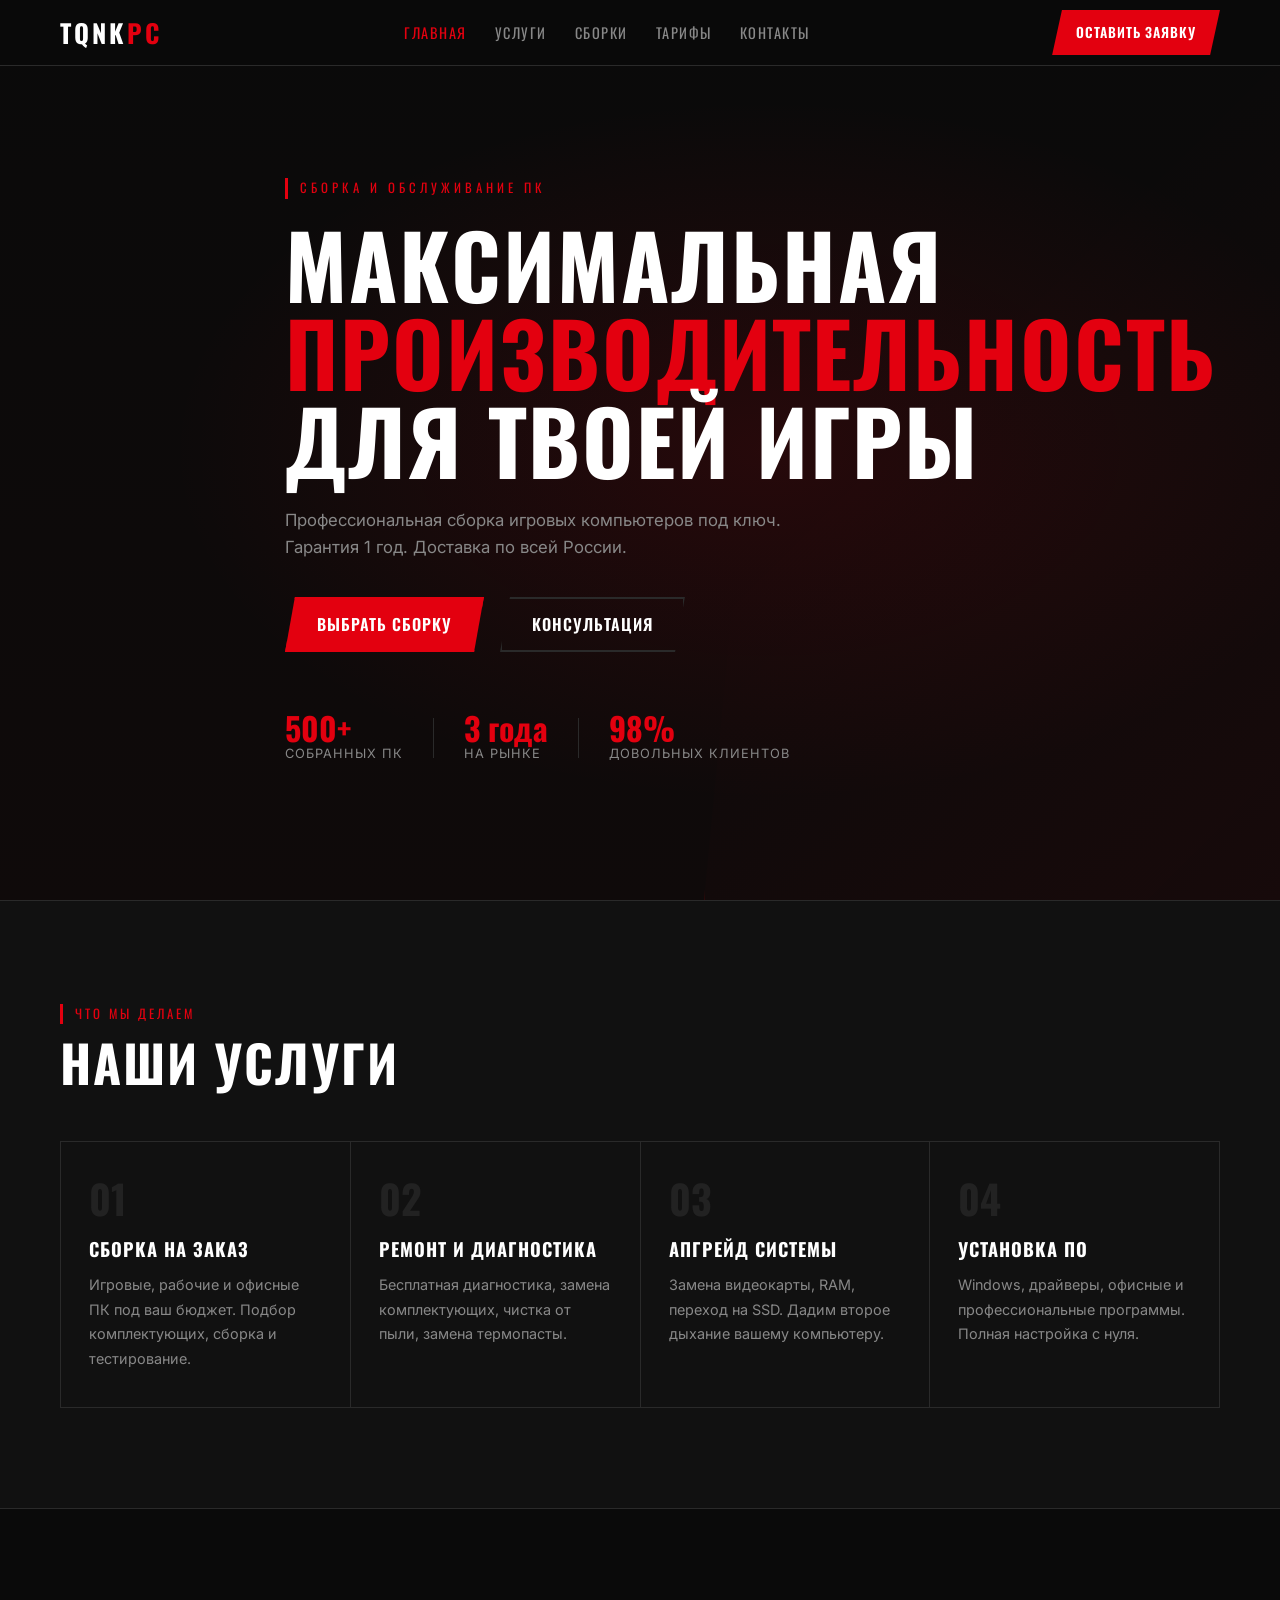
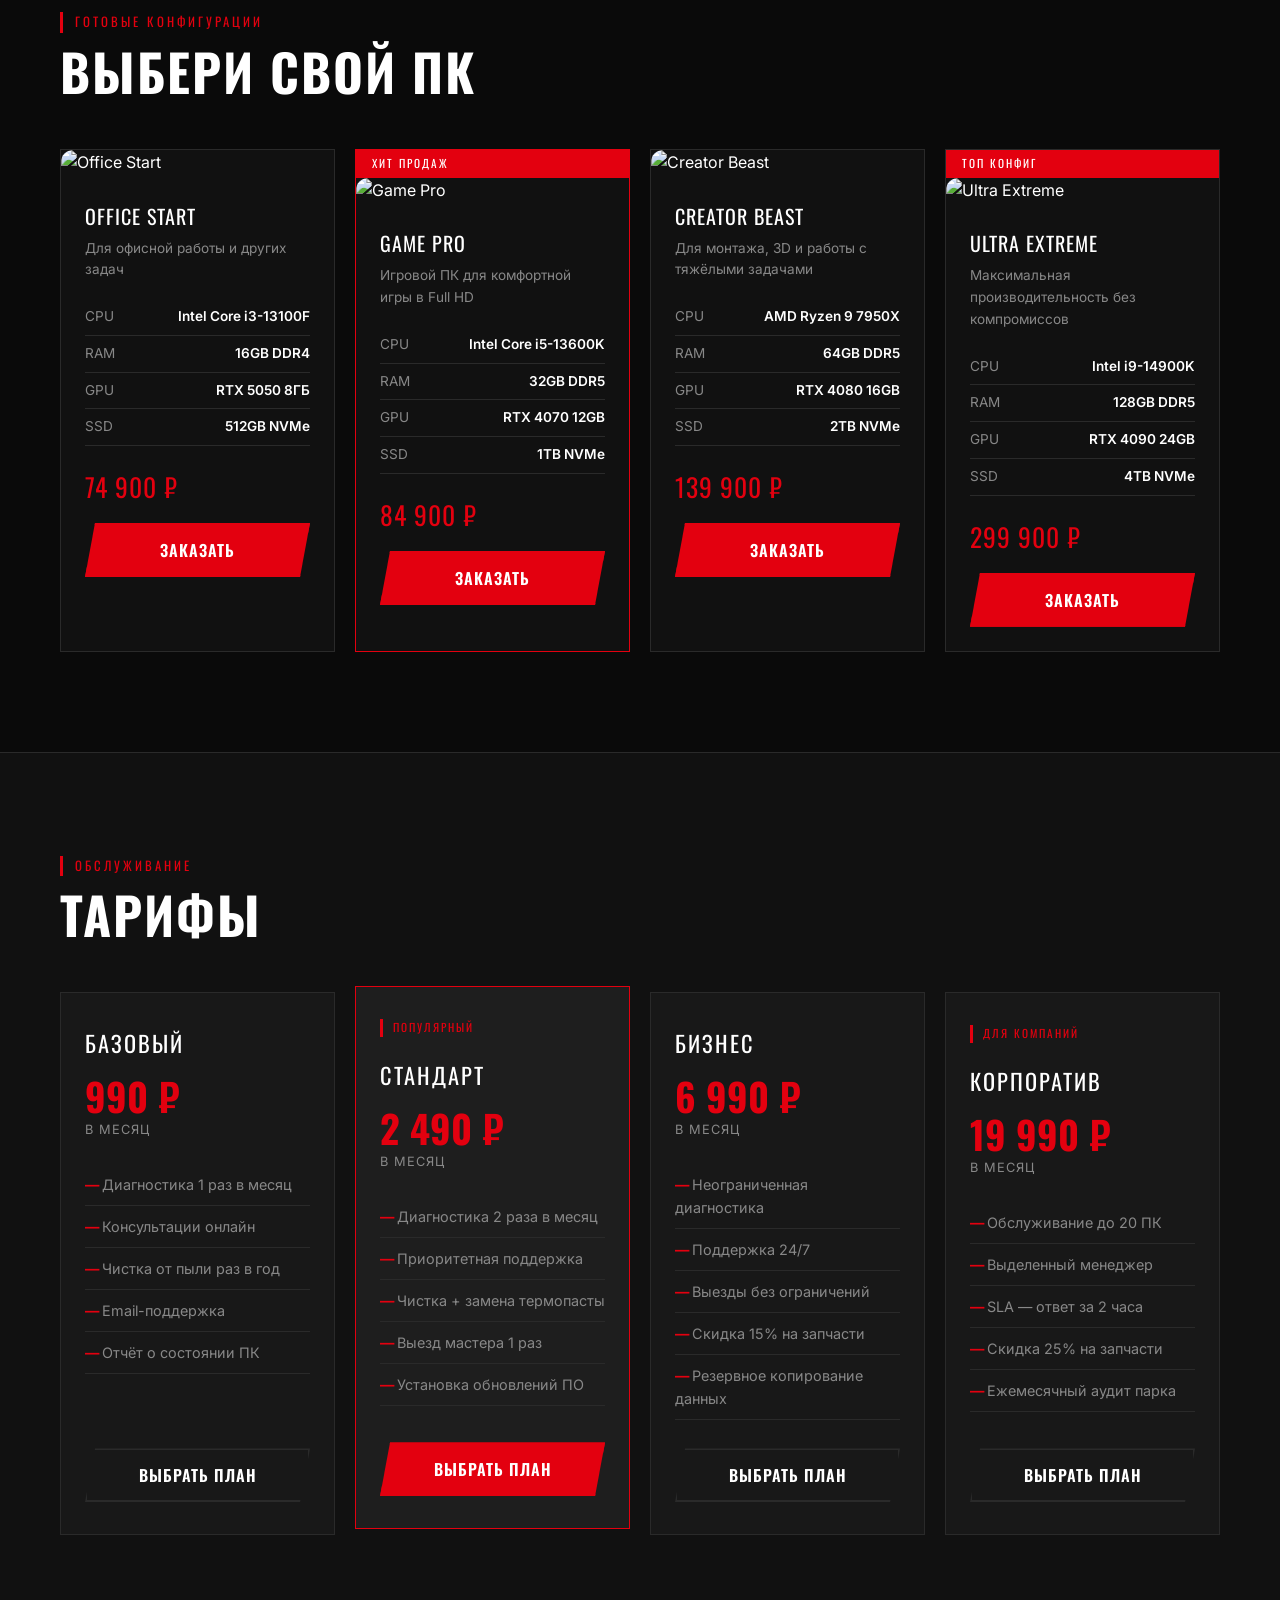
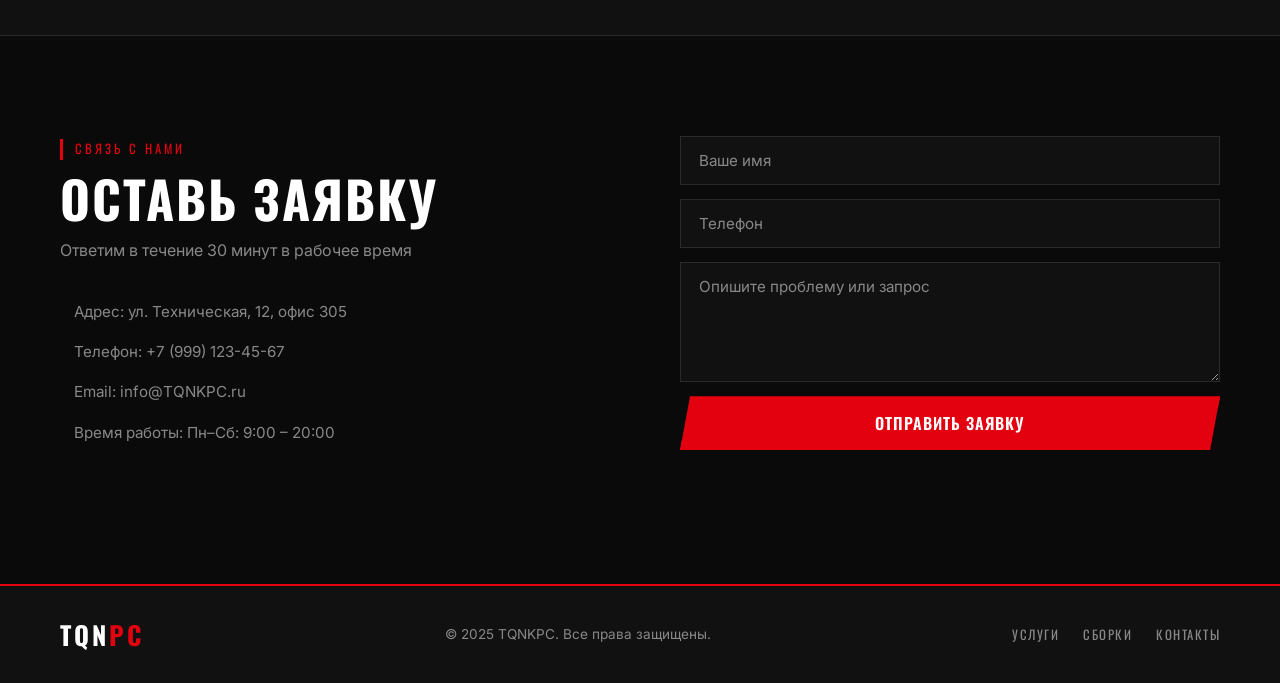
==== index.html @ 356d9750 "Add files via upload" ====
<!DOCTYPE html>
<html lang="ru">
<head>
  <meta charset="UTF-8" />
  <meta name="viewport" content="width=device-width, initial-scale=1.0" />
  <title>TQNKPC — Игровые ПК</title>
  <link rel="preconnect" href="https://fonts.googleapis.com" />
  <link href="https://fonts.googleapis.com/css2?family=Oswald:wght@400;600;700&family=Inter:wght@400;500;600&display=swap" rel="stylesheet" />
  <link rel="stylesheet" href="style.css" />
</head>
<body>

  <!-- ШАПКА -->
  <header class="header" id="header">
    <div class="container header__inner">
      <a href="#" class="logo">TQNK<span>PC</span></a>
      <nav class="nav" id="nav">
        <a href="#home" class="nav__link">Главная</a>
        <a href="#services" class="nav__link">Услуги</a>
        <a href="#catalog" class="nav__link">Сборки</a>
        <a href="#pricing" class="nav__link">Тарифы</a>
        <a href="#contact" class="nav__link">Контакты</a>
      </nav>
      <a href="#contact" class="btn btn--primary header__cta">Оставить заявку</a>
      <button class="burger" id="burger" aria-label="Меню">
        <span></span><span></span><span></span>
      </button>
    </div>
  </header>

  <!-- ГЛАВНЫЙ ЭКРАН -->
  <section class="hero" id="home">
    <div class="hero__bg"></div>
    <div class="container hero__inner">
      <div class="hero__tag">Сборка и обслуживание ПК</div>
      <h1 class="hero__title">МАКСИМАЛЬНАЯ<br/><span>ПРОИЗВОДИТЕЛЬНОСТЬ</span><br/>ДЛЯ ТВОЕЙ ИГРЫ</h1>
      <p class="hero__desc">Профессиональная сборка игровых компьютеров под ключ.<br/>Гарантия 1 год. Доставка по всей России.</p>
      <div class="hero__btns">
        <a href="#catalog" class="btn btn--primary">Выбрать сборку</a>
        <a href="#contact" class="btn btn--ghost">Консультация</a>
      </div>
      <div class="hero__stats">
        <div class="hero__stat">
          <span class="hero__stat-num">500+</span>
          <span class="hero__stat-label">собранных ПК</span>
        </div>
        <div class="hero__stat-div"></div>
        <div class="hero__stat">
          <span class="hero__stat-num">3 года</span>
          <span class="hero__stat-label">на рынке</span>
        </div>
        <div class="hero__stat-div"></div>
        <div class="hero__stat">
          <span class="hero__stat-num">98%</span>
          <span class="hero__stat-label">довольных клиентов</span>
        </div>
      </div>
    </div>
  </section>

  <!-- ИНФО-БЛОКИ ОБ УСЛУГАХ -->
  <section class="services" id="services">
    <div class="container">
      <div class="section__head">
        <div class="section__tag">Что мы делаем</div>
        <h2 class="section__title">НАШИ УСЛУГИ</h2>
      </div>
      <div class="services__grid">
        <div class="service-card">
          <div class="service-card__num">01</div>
          <h3>Сборка на заказ</h3>
          <p>Игровые, рабочие и офисные ПК под ваш бюджет. Подбор комплектующих, сборка и тестирование.</p>
        </div>
        <div class="service-card">
          <div class="service-card__num">02</div>
          <h3>Ремонт и диагностика</h3>
          <p>Бесплатная диагностика, замена комплектующих, чистка от пыли, замена термопасты.</p>
        </div>
        <div class="service-card">
          <div class="service-card__num">03</div>
          <h3>Апгрейд системы</h3>
          <p>Замена видеокарты, RAM, переход на SSD. Дадим второе дыхание вашему компьютеру.</p>
        </div>
        <div class="service-card">
          <div class="service-card__num">04</div>
          <h3>Установка ПО</h3>
          <p>Windows, драйверы, офисные и профессиональные программы. Полная настройка с нуля.</p>
        </div>
      </div>
    </div>
  </section>

  <!-- КАТАЛОГ СБОРОК -->
  <section class="catalog" id="catalog">
    <div class="container">
      <div class="section__head">
        <div class="section__tag">Готовые конфигурации</div>
        <h2 class="section__title">ВЫБЕРИ СВОЙ ПК</h2>
      </div>
      <div class="catalog__grid" id="catalogGrid">
        <!-- Карточки генерируются через JS -->
      </div>
    </div>
  </section>

  <!-- ТАРИФЫ -->
  <section class="pricing" id="pricing">
    <div class="container">
      <div class="section__head">
        <div class="section__tag">Обслуживание</div>
        <h2 class="section__title">ТАРИФЫ</h2>
      </div>
      <div class="pricing__grid" id="pricingGrid">
        <!-- Тарифы генерируются через JS -->
      </div>
    </div>
  </section>

  <!-- КОНТАКТЫ -->
  <section class="contact" id="contact">
    <div class="container contact__inner">
      <div class="contact__info">
        <div class="section__tag">Связь с нами</div>
        <h2 class="section__title">ОСТАВЬ ЗАЯВКУ</h2>
        <p class="contact__desc">Ответим в течение 30 минут в рабочее время</p>
        <div class="contact__details">
          <div class="contact__item"><span class="contact__ico"></span><span>Адрес: ул. Техническая, 12, офис 305</span></div>
          <div class="contact__item"><span class="contact__ico"></span><span>Телефон: +7 (999) 123-45-67</span></div>
          <div class="contact__item"><span class="contact__ico"></span><span>Email: info@TQNKPC.ru</span></div>
          <div class="contact__item"><span class="contact__ico"></span><span>Время работы: Пн–Сб: 9:00 – 20:00</span></div>
        </div>
      </div>
      <div class="contact__form-wrap">
        <div class="form" id="contactForm">
          <input class="form__input" type="text" id="name" placeholder="Ваше имя" />
          <input class="form__input" type="tel" id="phone" placeholder="Телефон" />
          <textarea class="form__input form__textarea" id="message" placeholder="Опишите проблему или запрос"></textarea>
          <button class="btn btn--primary" id="submitBtn" type="button">Отправить заявку</button>
          <div class="form__msg" id="formMsg"></div>
        </div>
      </div>
    </div>
  </section>

  <!-- ФУТЕР -->
  <footer class="footer">
    <div class="container footer__inner">
      <a href="#" class="logo">TQN<span>PC</span></a>
      <p>© 2025 TQNKPC. Все права защищены.</p>
      <nav class="footer__nav">
        <a href="#services">Услуги</a>
        <a href="#catalog">Сборки</a>
        <a href="#contact">Контакты</a>
      </nav>
    </div>
  </footer>

  <script src="script.js"></script>
</body>
</html>
---- style.css ----
/* ===== ПЕРЕМЕННЫЕ ===== */
:root {
  --bg:       #0a0a0a;
  --bg2:      #111111;
  --bg3:      #181818;
  --bg4:      #1e1e1e;
  --accent:   #e3000f;       /* Красный — как у HyperPC */
  --accent2:  #ff3c3c;
  --text:     #ffffff;
  --text-muted: #888;
  --border:   #2a2a2a;
  --font-head: 'Oswald', sans-serif;
  --font-body: 'Inter', sans-serif;
}

/* ===== СБРОС ===== */
*, *::before, *::after { box-sizing: border-box; margin: 0; padding: 0; }
html { scroll-behavior: smooth; }
body { font-family: var(--font-body); background: var(--bg); color: var(--text); line-height: 1.6; }
a { text-decoration: none; color: inherit; }

.container { max-width: 1200px; margin: 0 auto; padding: 0 20px; }

/* ===== КНОПКИ ===== */
.btn {
  display: inline-block;
  padding: 13px 30px;
  font-family: var(--font-head);
  font-size: 1rem;
  font-weight: 600;
  letter-spacing: 1px;
  text-transform: uppercase;
  cursor: pointer;
  border: 2px solid transparent;
  transition: all 0.2s ease;
  clip-path: polygon(10px 0%, 100% 0%, calc(100% - 10px) 100%, 0% 100%);
}

.btn--primary {
  background: var(--accent);
  color: #fff;
  border-color: var(--accent);
}
.btn--primary:hover { background: var(--accent2); border-color: var(--accent2); }

.btn--ghost {
  background: transparent;
  color: var(--text);
  border: 2px solid var(--border);
  clip-path: polygon(10px 0%, 100% 0%, calc(100% - 10px) 100%, 0% 100%);
}
.btn--ghost:hover { border-color: var(--accent); color: var(--accent); }

.btn--outline {
  background: transparent;
  color: var(--text);
  border: 2px solid var(--border);
  clip-path: polygon(10px 0%, 100% 0%, calc(100% - 10px) 100%, 0% 100%);
}
.btn--outline:hover { border-color: var(--accent); color: var(--accent); }

/* ===== СЕКЦИИ — ШАПКИ ===== */
.section__head { margin-bottom: 50px; }

.section__tag {
  display: inline-block;
  font-family: var(--font-head);
  font-size: 0.8rem;
  letter-spacing: 3px;
  text-transform: uppercase;
  color: var(--accent);
  border-left: 3px solid var(--accent);
  padding-left: 12px;
  margin-bottom: 10px;
}

.section__title {
  font-family: var(--font-head);
  font-size: clamp(2rem, 5vw, 3.2rem);
  font-weight: 700;
  letter-spacing: 2px;
  text-transform: uppercase;
  line-height: 1.1;
}

/* ===== ШАПКА ===== */
.header {
  position: fixed;
  top: 0; left: 0; right: 0;
  z-index: 100;
  background: rgba(10, 10, 10, 0.95);
  border-bottom: 1px solid var(--border);
  backdrop-filter: blur(8px);
}

.header__inner {
  display: flex;
  align-items: center;
  justify-content: space-between;
  height: 65px;
  gap: 20px;
}

.logo {
  font-family: var(--font-head);
  font-size: 1.6rem;
  font-weight: 700;
  letter-spacing: 3px;
  text-transform: uppercase;
  color: #fff;
}
.logo span { color: var(--accent); }

.nav { display: flex; gap: 28px; }

.nav__link {
  font-family: var(--font-head);
  font-size: 0.9rem;
  letter-spacing: 1.5px;
  text-transform: uppercase;
  color: var(--text-muted);
  transition: color 0.2s;
}
.nav__link:hover,
.nav__link.active { color: var(--accent); }

.header__cta { padding: 10px 22px; font-size: 0.85rem; }

.burger {
  display: none;
  flex-direction: column;
  gap: 5px;
  background: none;
  border: none;
  cursor: pointer;
  padding: 5px;
}
.burger span {
  display: block; width: 24px; height: 2px;
  background: #fff; border-radius: 1px;
  transition: all 0.3s;
}
.burger.open span:nth-child(1) { transform: translateY(7px) rotate(45deg); }
.burger.open span:nth-child(2) { opacity: 0; }
.burger.open span:nth-child(3) { transform: translateY(-7px) rotate(-45deg); }

/* ===== ГЕРОЙ ===== */
.hero {
  position: relative;
  min-height: 100vh;
  display: flex;
  align-items: center;
  padding: 120px 0 80px;
  overflow: hidden;
}

.hero__bg {
  position: absolute;
  inset: 0;
  background:
    radial-gradient(ellipse at 60% 50%, rgba(227,0,15,0.12) 0%, transparent 55%),
    linear-gradient(180deg, #0a0a0a 0%, #0f0a0a 100%);
}
/* Диагональная полоса — фирменный приём */
.hero__bg::after {
  content: '';
  position: absolute;
  top: 0; right: 0;
  width: 45%;
  height: 100%;
  background: linear-gradient(135deg, transparent 40%, rgba(227,0,15,0.04) 100%);
  border-left: 1px solid rgba(227,0,15,0.1);
  clip-path: polygon(15% 0, 100% 0, 100% 100%, 0% 100%);
}

.hero__inner {
  position: relative;
  z-index: 1;
  max-width: 750px;
}

.hero__tag {
  display: inline-block;
  font-family: var(--font-head);
  font-size: 0.8rem;
  letter-spacing: 4px;
  text-transform: uppercase;
  color: var(--accent);
  border-left: 3px solid var(--accent);
  padding-left: 12px;
  margin-bottom: 20px;
}

.hero__title {
  font-family: var(--font-head);
  font-size: clamp(2.8rem, 7vw, 5.5rem);
  font-weight: 700;
  line-height: 1;
  letter-spacing: 2px;
  text-transform: uppercase;
  margin-bottom: 24px;
}
.hero__title span { color: var(--accent); }

.hero__desc {
  font-size: 1.05rem;
  color: var(--text-muted);
  margin-bottom: 36px;
  max-width: 520px;
}

.hero__btns { display: flex; gap: 16px; flex-wrap: wrap; margin-bottom: 60px; }

.hero__stats {
  display: flex;
  align-items: center;
  gap: 30px;
  flex-wrap: wrap;
}

.hero__stat { display: flex; flex-direction: column; }

.hero__stat-num {
  font-family: var(--font-head);
  font-size: 2rem;
  font-weight: 700;
  color: var(--accent);
  line-height: 1;
}

.hero__stat-label {
  font-size: 0.8rem;
  color: var(--text-muted);
  text-transform: uppercase;
  letter-spacing: 1px;
}

.hero__stat-div {
  width: 1px;
  height: 40px;
  background: var(--border);
}

/* ===== УСЛУГИ ===== */
.services {
  padding: 100px 0;
  background: var(--bg2);
  border-top: 1px solid var(--border);
}

.services__grid {
  display: grid;
  grid-template-columns: repeat(auto-fit, minmax(240px, 1fr));
  gap: 1px;
  background: var(--border);
  border: 1px solid var(--border);
}

.service-card {
  background: var(--bg2);
  padding: 36px 28px;
  position: relative;
  transition: background 0.25s;
}
.service-card:hover { background: var(--bg3); }
.service-card:hover .service-card__num { color: var(--accent); }

.service-card__num {
  font-family: var(--font-head);
  font-size: 2.5rem;
  font-weight: 700;
  color: #222;
  line-height: 1;
  margin-bottom: 16px;
  transition: color 0.25s;
}

.service-card__icon { font-size: 2rem; margin-bottom: 14px; }

.service-card h3 {
  font-family: var(--font-head);
  font-size: 1.15rem;
  letter-spacing: 1px;
  text-transform: uppercase;
  margin-bottom: 10px;
}

.service-card p { color: var(--text-muted); font-size: 0.9rem; line-height: 1.7; }

/* ===== КАТАЛОГ ===== */
.catalog {
  padding: 100px 0;
  background: var(--bg);
  border-top: 1px solid var(--border);
}

.catalog__grid {
  display: grid;
  grid-template-columns: repeat(auto-fill, minmax(270px, 1fr));
  gap: 20px;
}

.build-card {
  background: var(--bg2);
  border: 1px solid var(--border);
  position: relative;
  transition: border-color 0.25s, transform 0.25s;
}
.build-card:hover { border-color: var(--accent); transform: translateY(-4px); }
.build-card.featured { border-color: var(--accent); }

.build-card__badge {
  background: var(--accent);
  color: #fff;
  font-family: var(--font-head);
  font-size: 0.7rem;
  letter-spacing: 2px;
  text-transform: uppercase;
  padding: 5px 16px;
  display: block;
}

.build-card__body { padding: 24px; }

.build-card__emoji { font-size: 2rem; margin-bottom: 14px; }

.build-card__name {
  font-family: var(--font-head);
  font-size: 1.25rem;
  letter-spacing: 1px;
  text-transform: uppercase;
  margin-bottom: 6px;
}

.build-card__desc {
  color: var(--text-muted);
  font-size: 0.85rem;
  margin-bottom: 18px;
}

.build-card__specs { margin-bottom: 20px; }

.spec-row {
  display: flex;
  justify-content: space-between;
  padding: 7px 0;
  border-bottom: 1px solid var(--border);
  font-size: 0.85rem;
}
.spec-row span:first-child { color: var(--text-muted); }
.spec-row span:last-child { font-weight: 600; }

.build-card__price {
  font-family: var(--font-head);
  font-size: 1.6rem;
  color: var(--accent);
  letter-spacing: 1px;
  margin-bottom: 16px;
}

/* ===== ТАРИФЫ ===== */
.pricing {
  padding: 100px 0;
  background: var(--bg2);
  border-top: 1px solid var(--border);
}

.pricing__grid {
  display: grid;
  grid-template-columns: repeat(auto-fill, minmax(220px, 1fr));
  gap: 20px;
  align-items: stretch;
}

.price-card {
  background: var(--bg3);
  border: 1px solid var(--border);
  padding: 32px 24px;
  transition: border-color 0.25s;
  display: flex;
  flex-direction: column;
}
.price-card:hover { border-color: var(--accent); }
.price-card.best {
  border-color: var(--accent);
  background: var(--bg4);
}

.price-card__label {
  font-family: var(--font-head);
  font-size: 0.7rem;
  letter-spacing: 2px;
  text-transform: uppercase;
  color: var(--accent);
  border-left: 3px solid var(--accent);
  padding-left: 10px;
  margin-bottom: 20px;
  display: block;
}

.price-card__name {
  font-family: var(--font-head);
  font-size: 1.4rem;
  letter-spacing: 2px;
  text-transform: uppercase;
  margin-bottom: 16px;
}

.price-card__price {
  font-family: var(--font-head);
  font-size: 2.4rem;
  font-weight: 700;
  color: var(--accent);
  line-height: 1;
  margin-bottom: 4px;
}

.price-card__period {
  color: var(--text-muted);
  font-size: 0.8rem;
  text-transform: uppercase;
  letter-spacing: 1px;
  margin-bottom: 24px;
}

.price-card__features {
  list-style: none;
  margin-bottom: 28px;
  flex-grow: 1; 
}
.price-card__features li {
  padding: 9px 0;
  border-bottom: 1px solid var(--border);
  font-size: 0.9rem;
  color: var(--text-muted);
}
.price-card__features li::before {
  content: '— ';
  color: var(--accent);
  font-weight: 700;
}

/* ===== КОНТАКТЫ ===== */
.contact {
  padding: 100px 0;
  background: var(--bg);
  border-top: 1px solid var(--border);
}

.contact__inner {
  display: grid;
  grid-template-columns: 1fr 1fr;
  gap: 80px;
  align-items: start;
}

.contact__desc {
  color: var(--text-muted);
  margin: 12px 0 36px;
  font-size: 1rem;
}

.contact__details { display: flex; flex-direction: column; gap: 16px; }

.contact__item {
  display: flex;
  align-items: center;
  gap: 14px;
  color: var(--text-muted);
  font-size: 0.95rem;
}
.contact__ico { font-size: 1.1rem; }

/* ===== ФОРМА ===== */
.form { display: flex; flex-direction: column; gap: 14px; }

.form__input {
  background: var(--bg2);
  border: 1px solid var(--border);
  color: var(--text);
  font-family: var(--font-body);
  font-size: 0.95rem;
  padding: 14px 18px;
  outline: none;
  transition: border-color 0.2s;
  width: 100%;
}
.form__input:focus { border-color: var(--accent); }
.form__input::placeholder { color: var(--text-muted); }
.form__textarea { resize: vertical; min-height: 120px; }

.form__msg { font-size: 0.9rem; min-height: 20px; text-align: center; }
.form__msg.success { color: #4ade80; }
.form__msg.error   { color: var(--accent); }

/* ===== ФУТЕР ===== */
.footer {
  background: var(--bg2);
  border-top: 2px solid var(--accent);
  padding: 28px 0;
}

.footer__inner {
  display: flex;
  align-items: center;
  justify-content: space-between;
  flex-wrap: wrap;
  gap: 16px;
}

.footer p { color: var(--text-muted); font-size: 0.85rem; }

.footer__nav { display: flex; gap: 24px; }
.footer__nav a {
  font-family: var(--font-head);
  font-size: 0.8rem;
  letter-spacing: 1.5px;
  text-transform: uppercase;
  color: var(--text-muted);
  transition: color 0.2s;
}
.footer__nav a:hover { color: var(--accent); }

/* ===== АДАПТИВНОСТЬ ===== */
@media (max-width: 900px) {
  .contact__inner { grid-template-columns: 1fr; gap: 40px; }
}

@media (max-width: 700px) {
  .nav {
    display: none;
    position: absolute;
    top: 65px; left: 0; right: 0;
    background: var(--bg2);
    border-bottom: 1px solid var(--border);
    flex-direction: column;
    padding: 20px;
    gap: 18px;
  }
  .nav.open { display: flex; }
  .burger { display: flex; }
  .header__cta { display: none; }
  .hero__title { font-size: 2.6rem; }
  .footer__inner { justify-content: center; text-align: center; }
  .footer__nav { justify-content: center; }
}
.build-card__image {
  width: 100%;
  height: 300px;
  object-fit: cover;
  border-radius: 12px 12px 0 0;
}
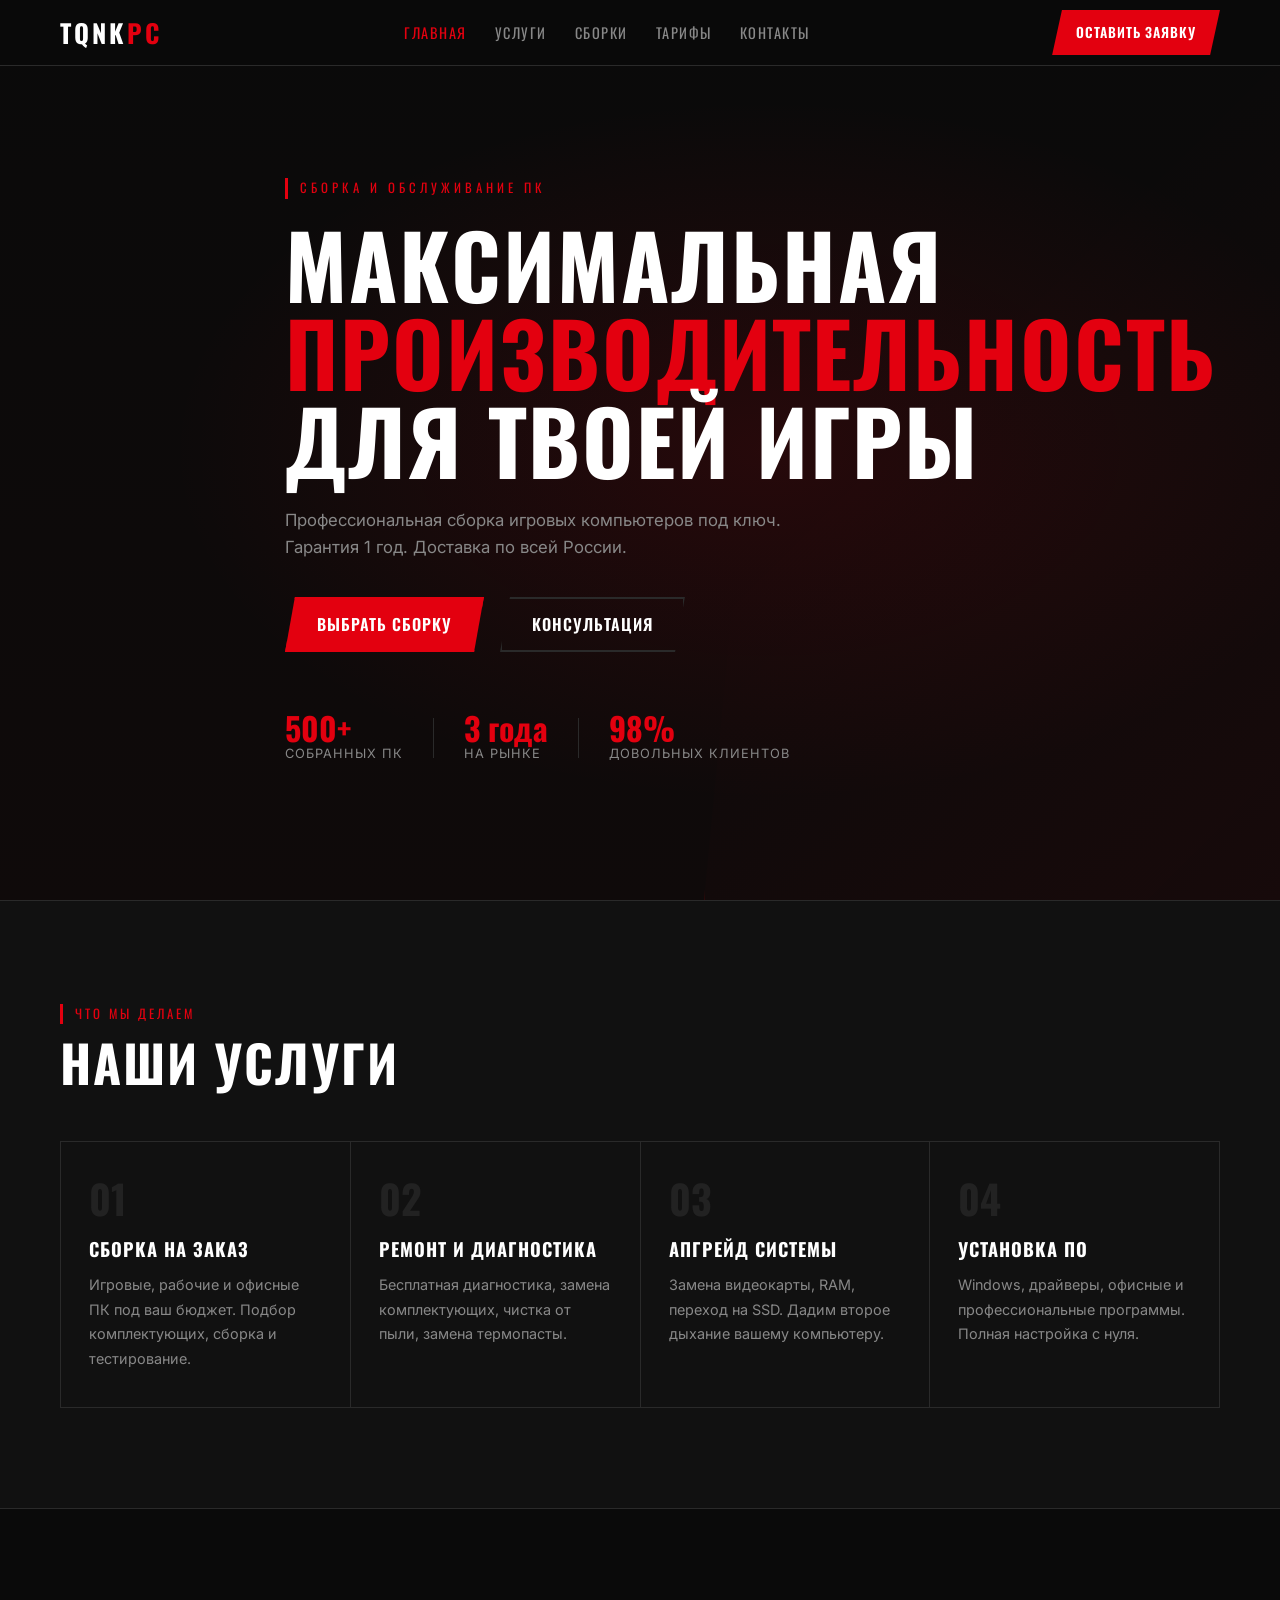
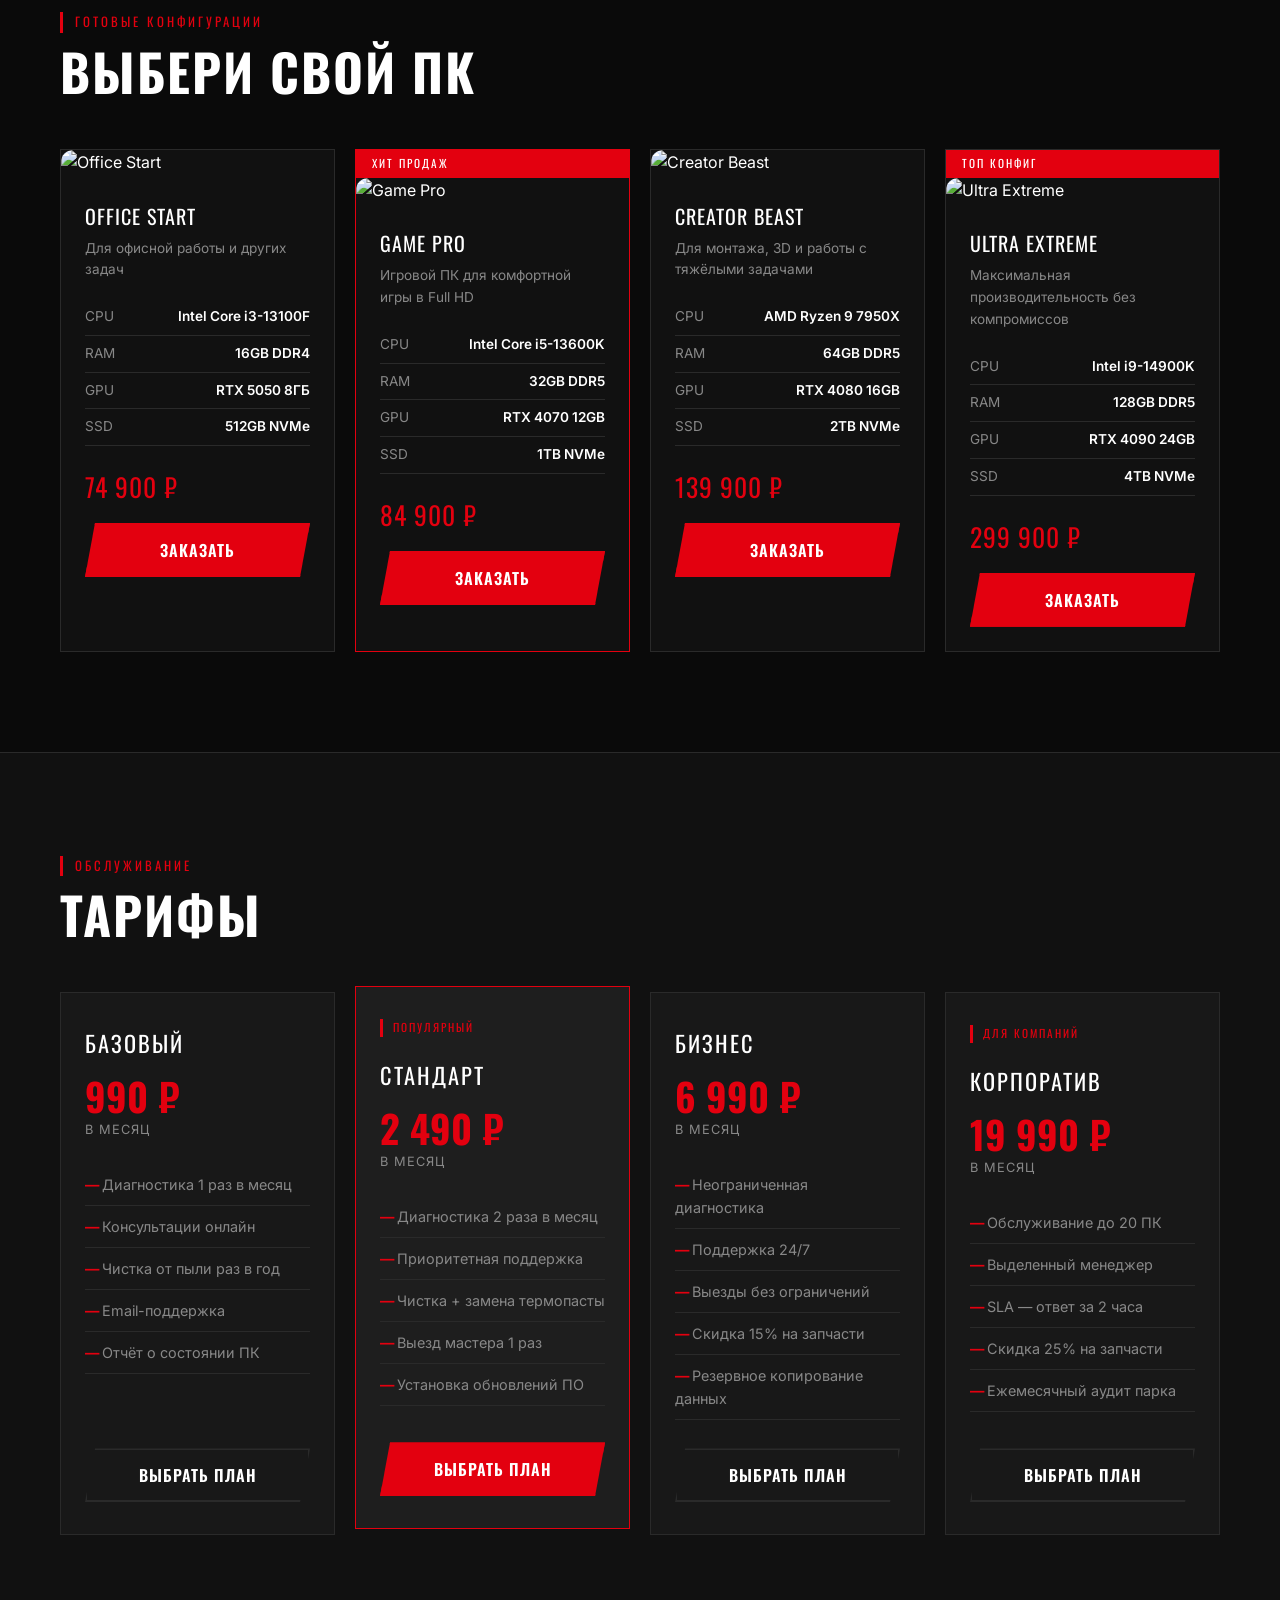
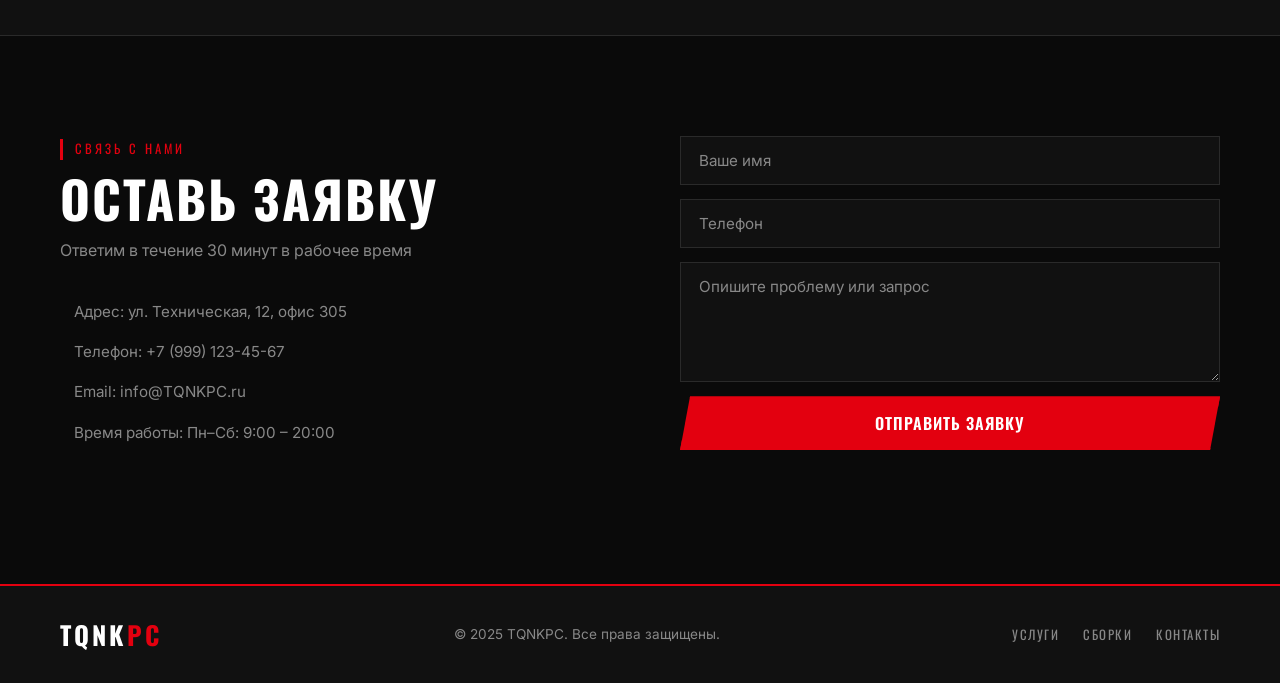
==== commit 0028d98d: "Update index.html" ====
--- a/index.html
+++ b/index.html
@@ -145,7 +145,7 @@
   <!-- ФУТЕР -->
   <footer class="footer">
     <div class="container footer__inner">
-      <a href="#" class="logo">TQN<span>PC</span></a>
+      <a href="#" class="logo">TQNK<span>PC</span></a>
       <p>© 2025 TQNKPC. Все права защищены.</p>
       <nav class="footer__nav">
         <a href="#services">Услуги</a>
@@ -157,4 +157,4 @@
 
   <script src="script.js"></script>
 </body>
-</html>+</html>
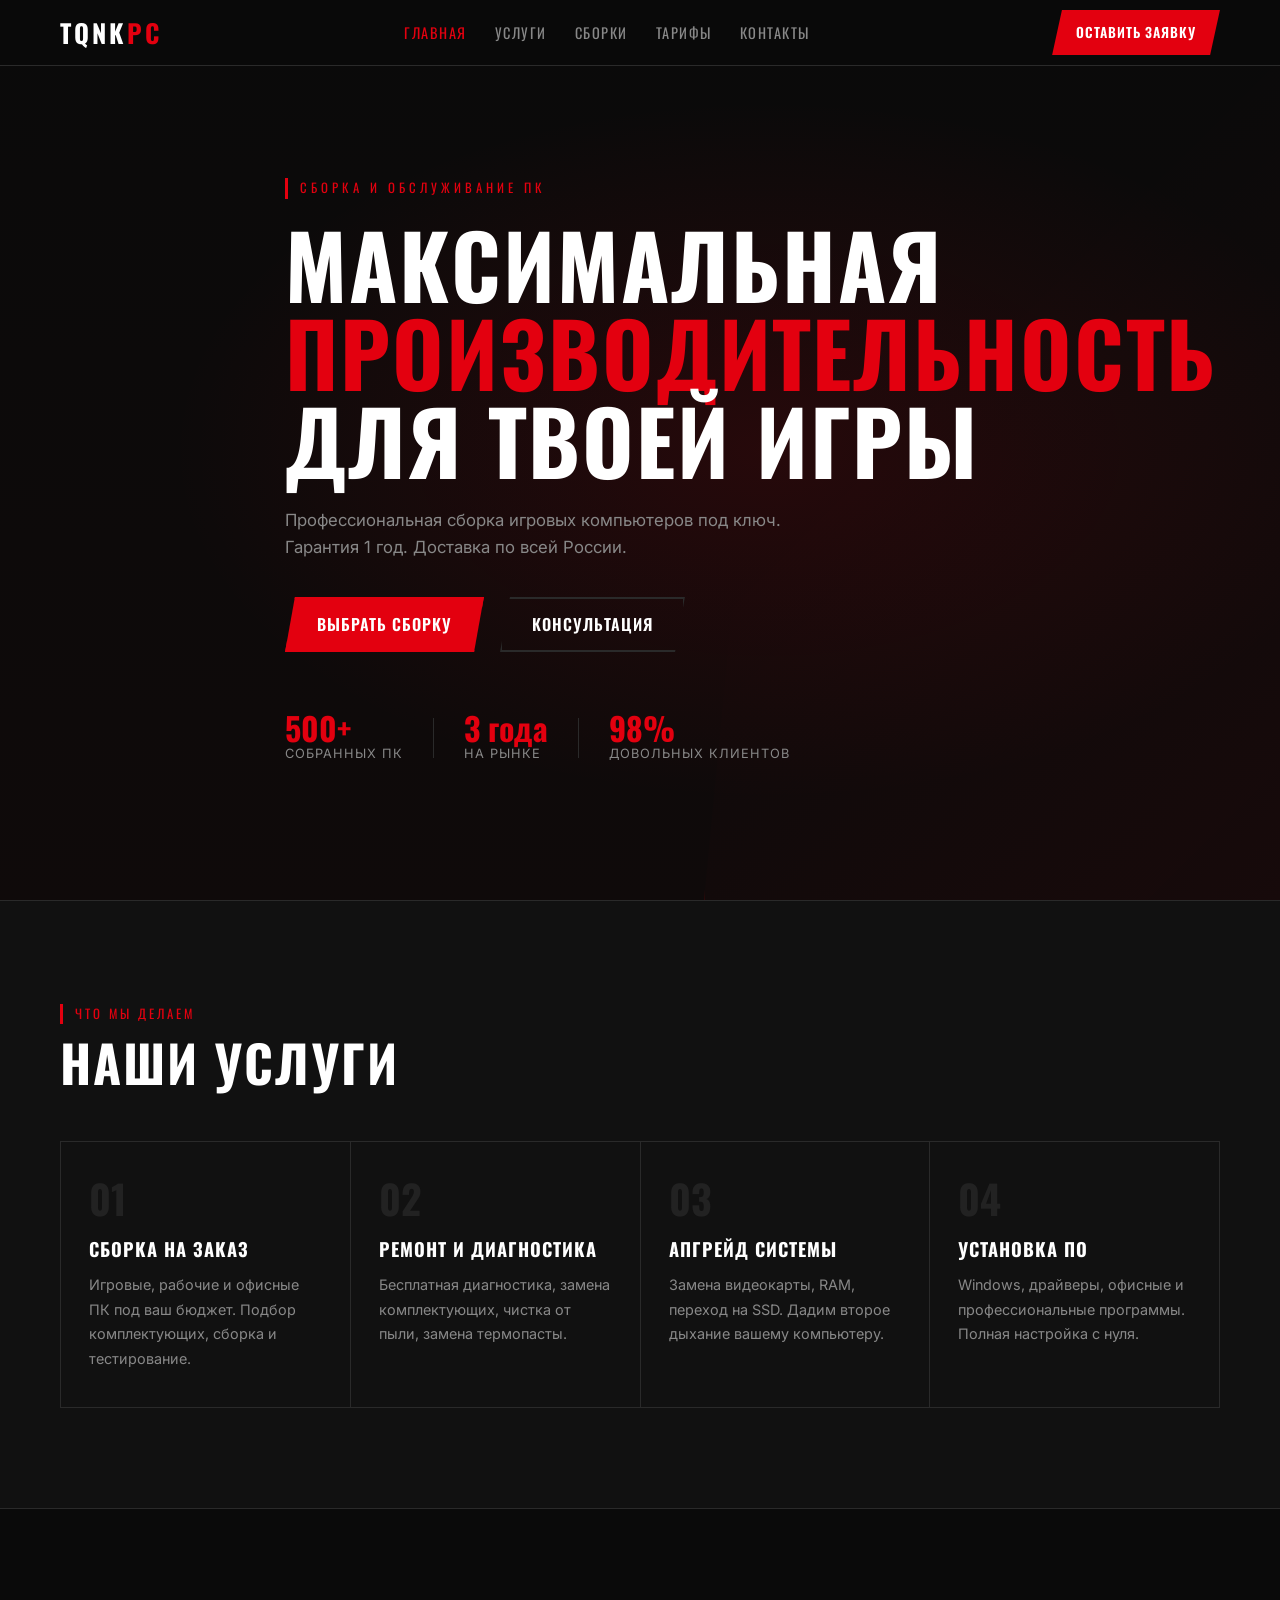
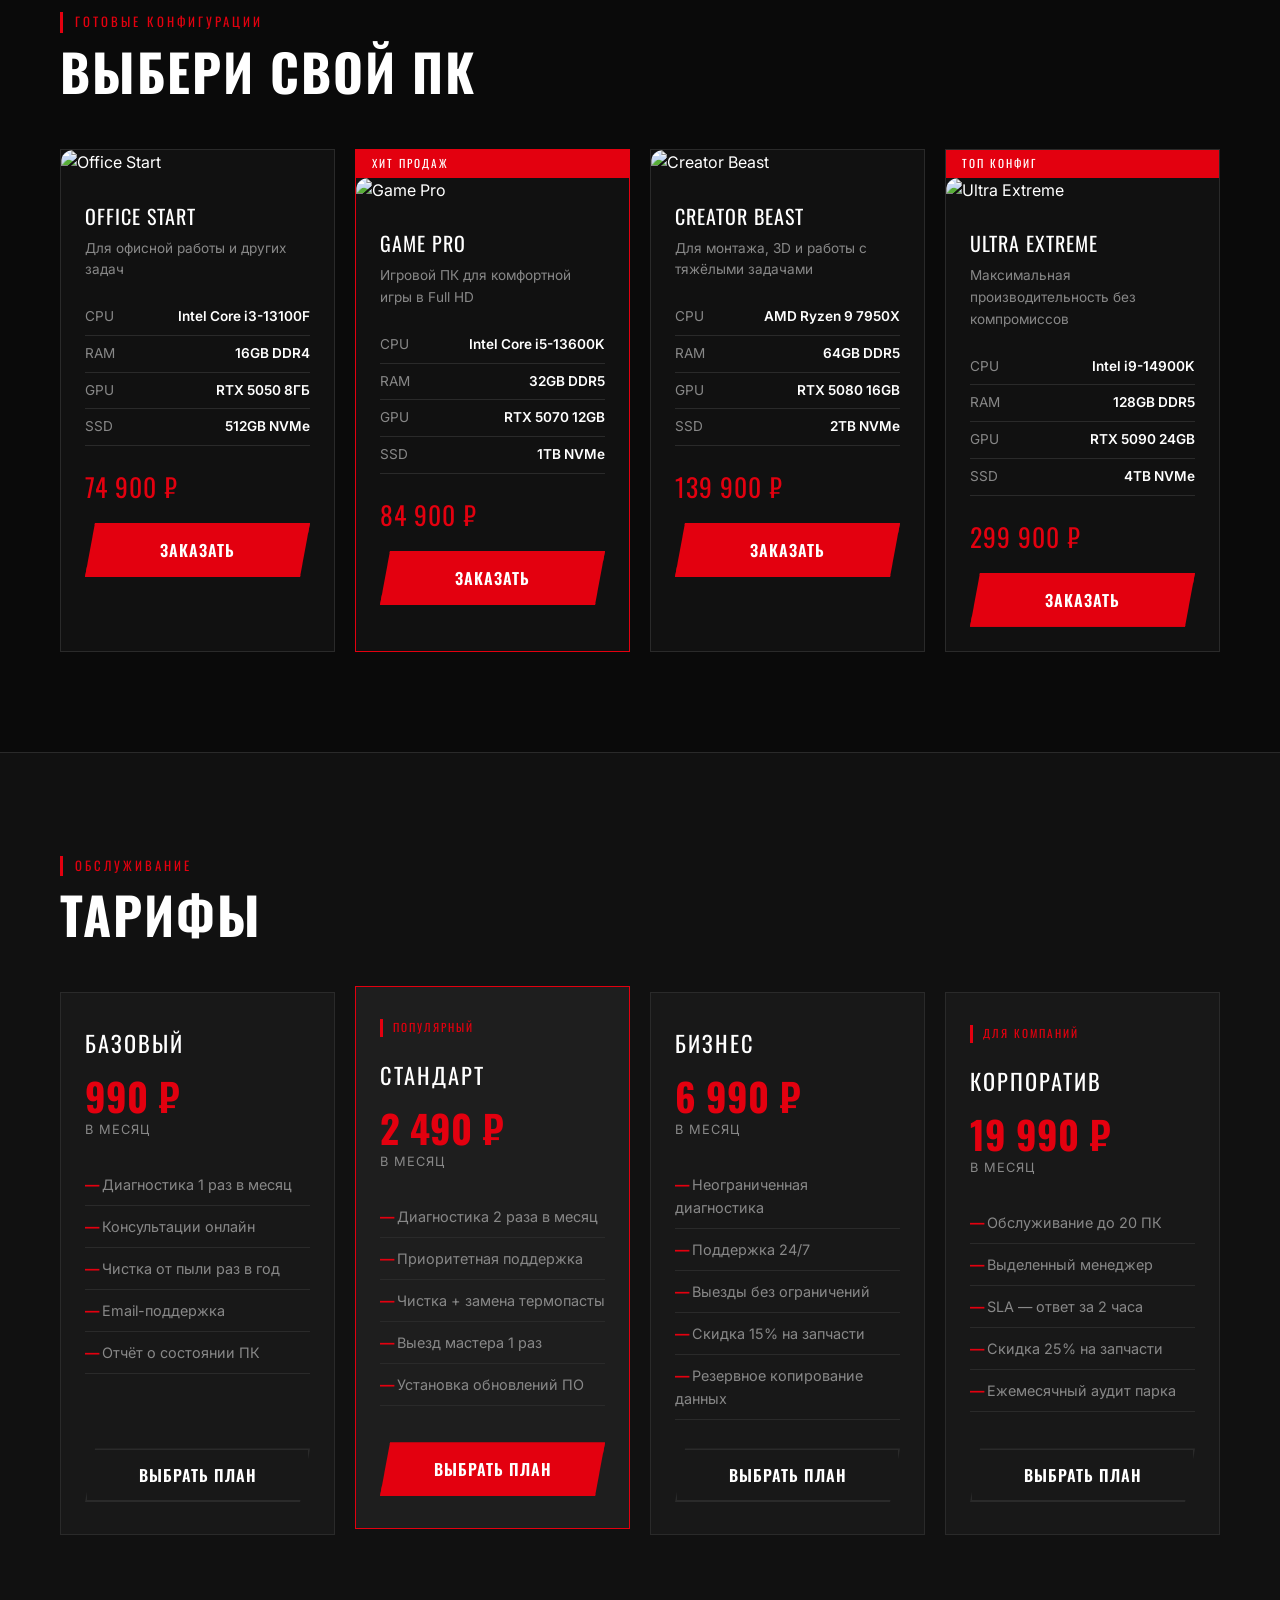
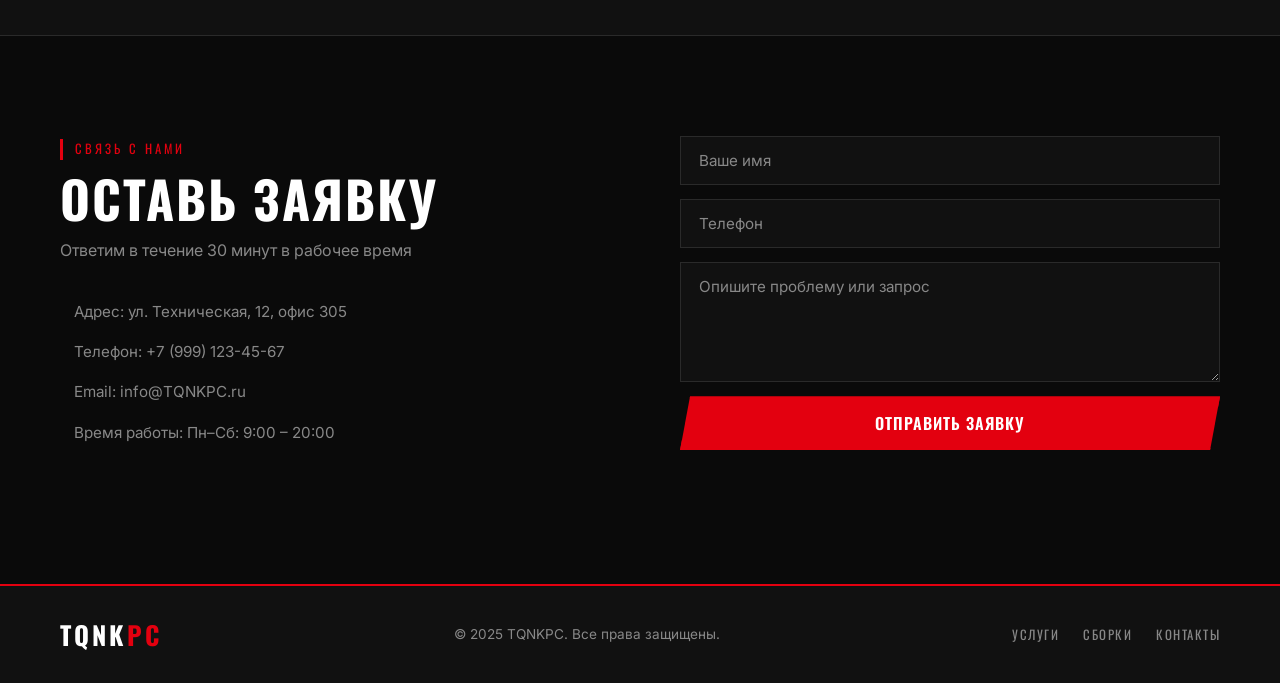
==== commit 28f85404: "Update index.html" ====
--- a/index.html
+++ b/index.html
@@ -9,6 +9,9 @@
   <link rel="stylesheet" href="style.css" />
 </head>
 <body>
+  
+  <!-- FAVICON -->
+  <link rel="icon" href="data:image/svg+xml,<svg xmlns='http://www.w3.org/2000/svg' viewBox='0 0 100 100'><text y='.9em' font-size='90'>🎮</text></svg>">
 
   <!-- ШАПКА -->
   <header class="header" id="header">
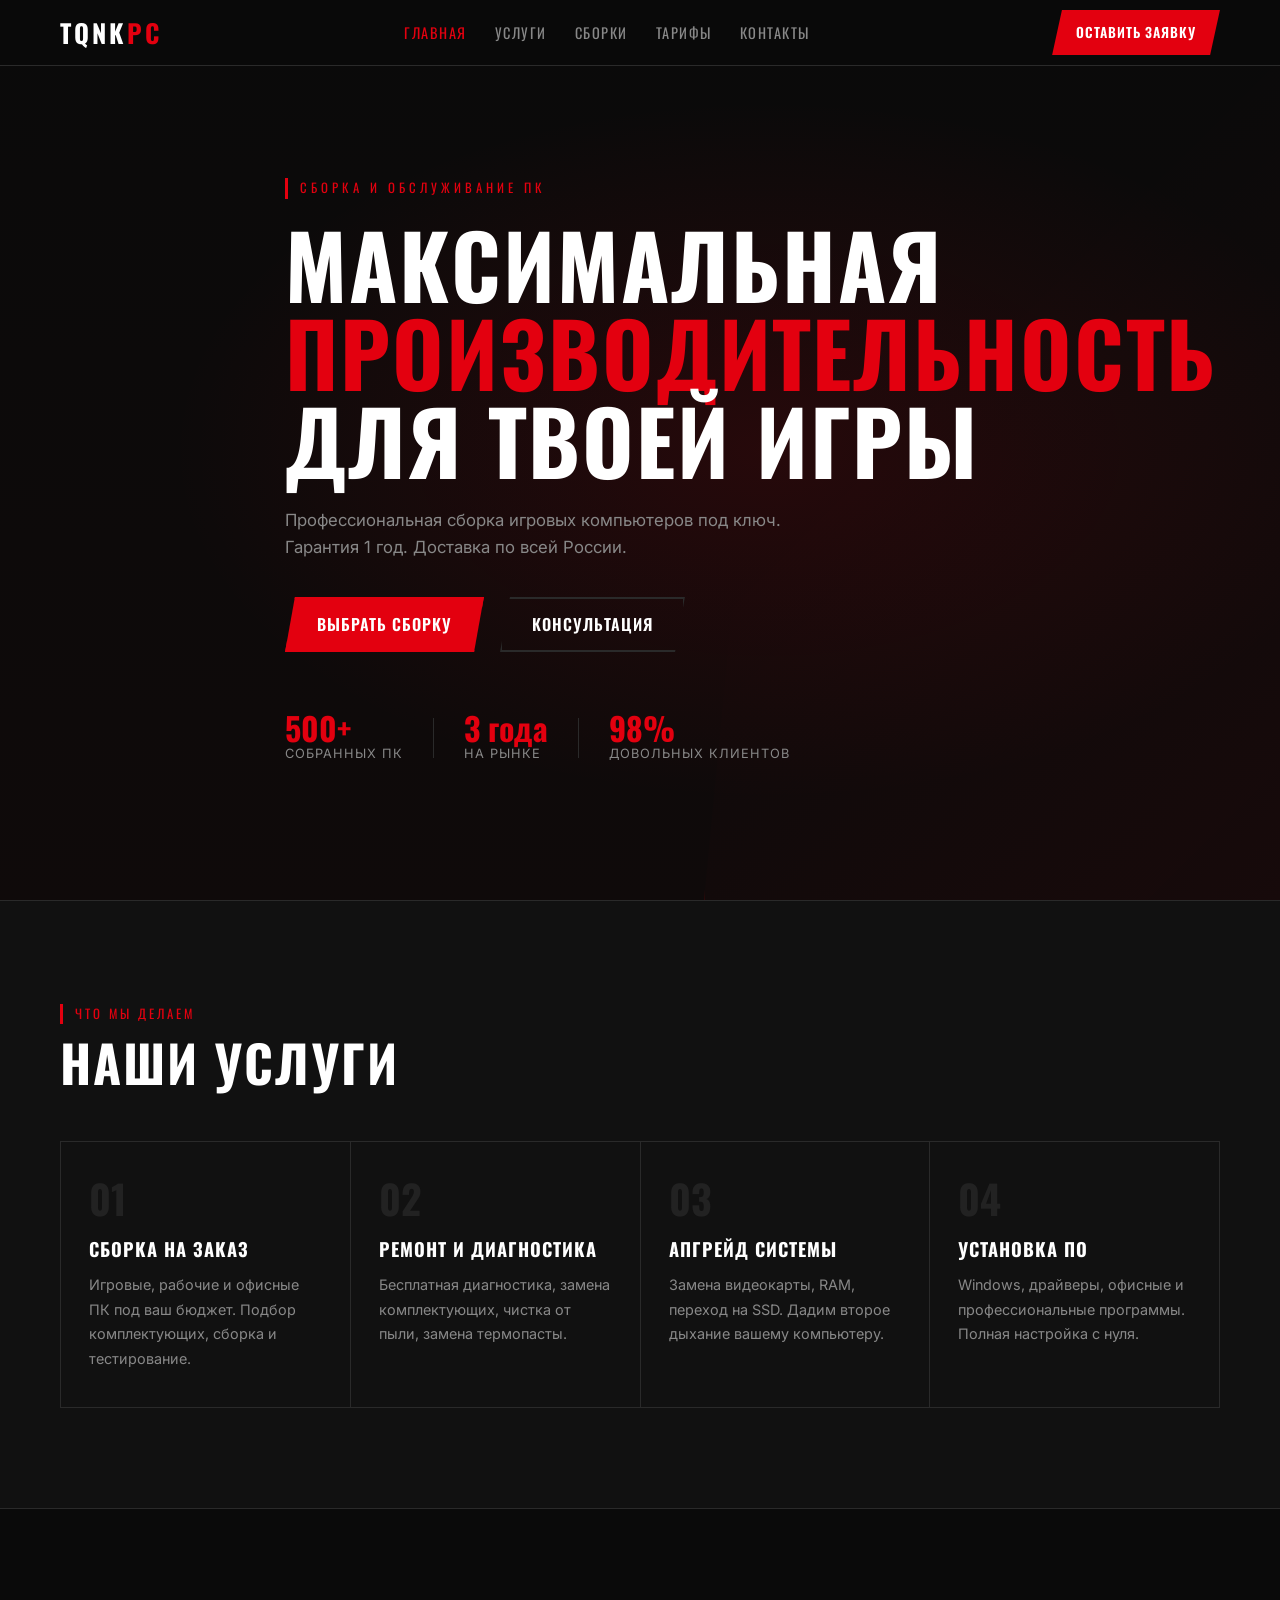
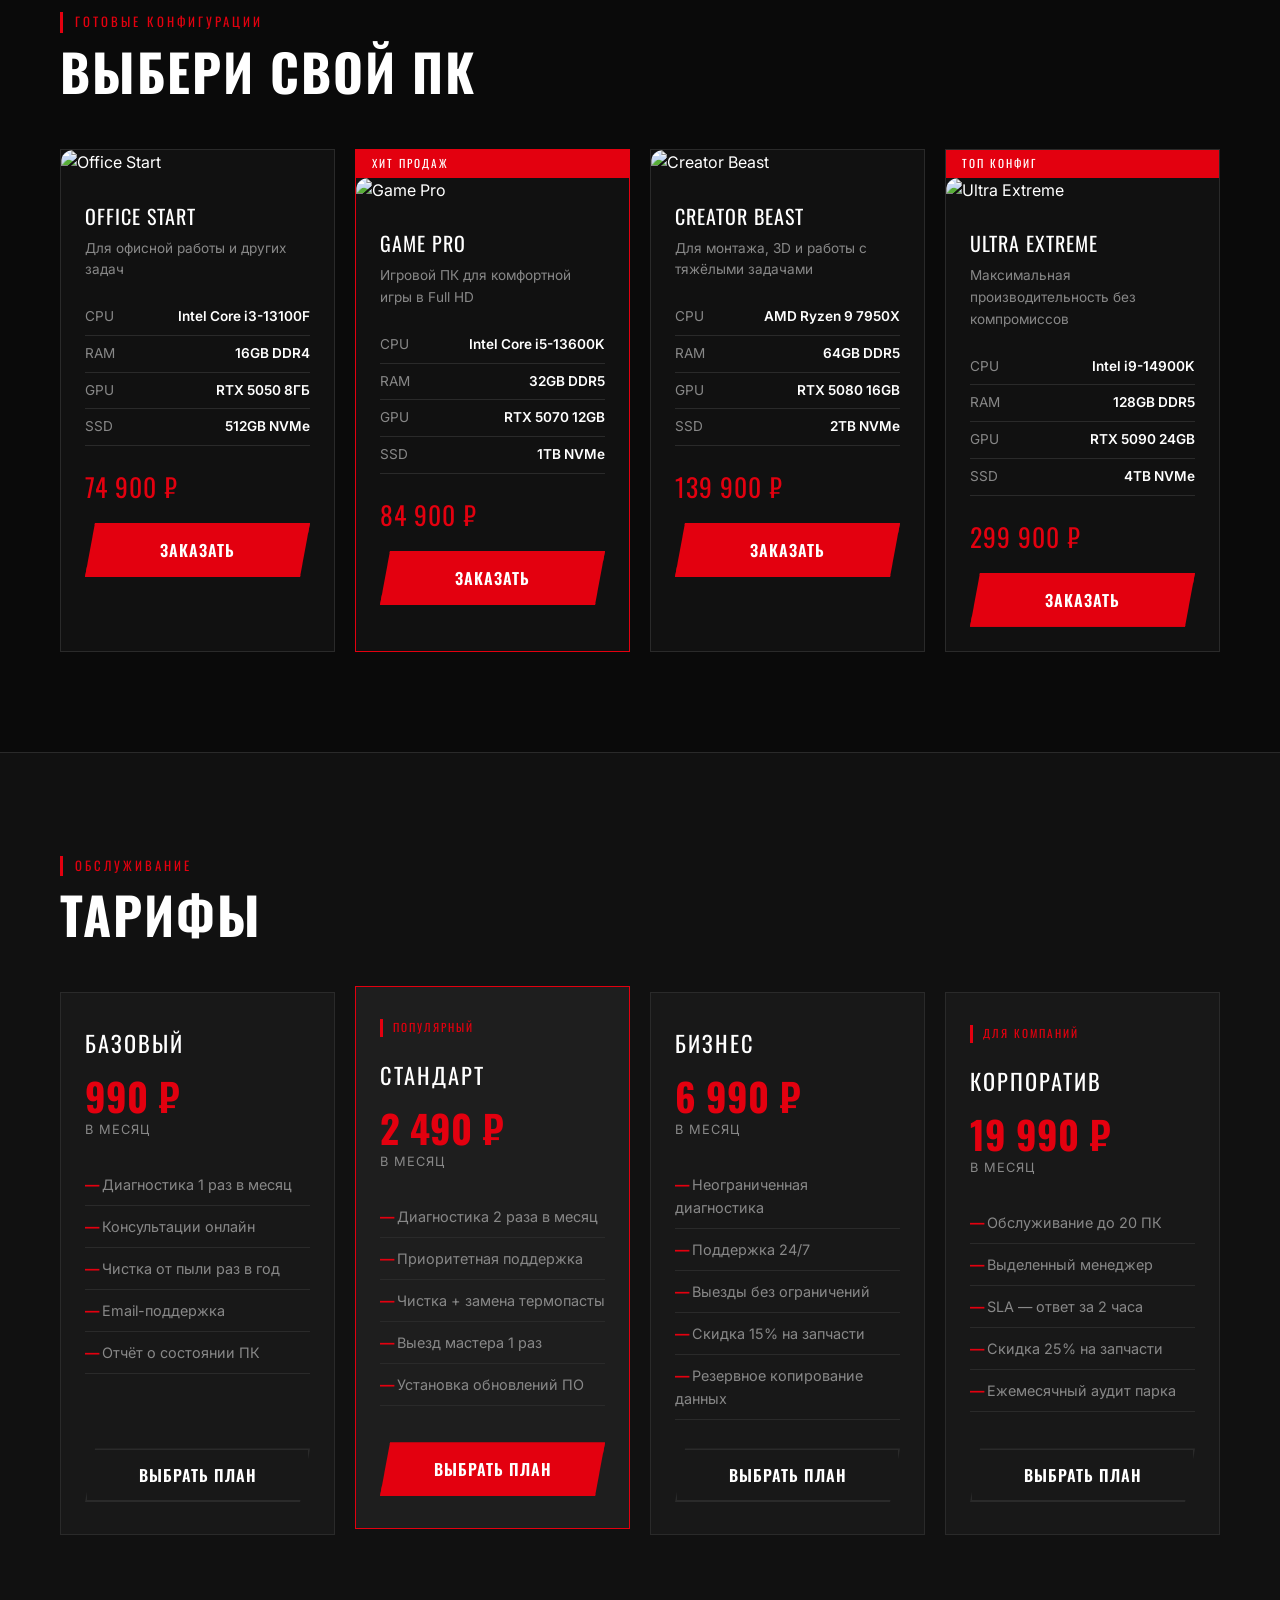
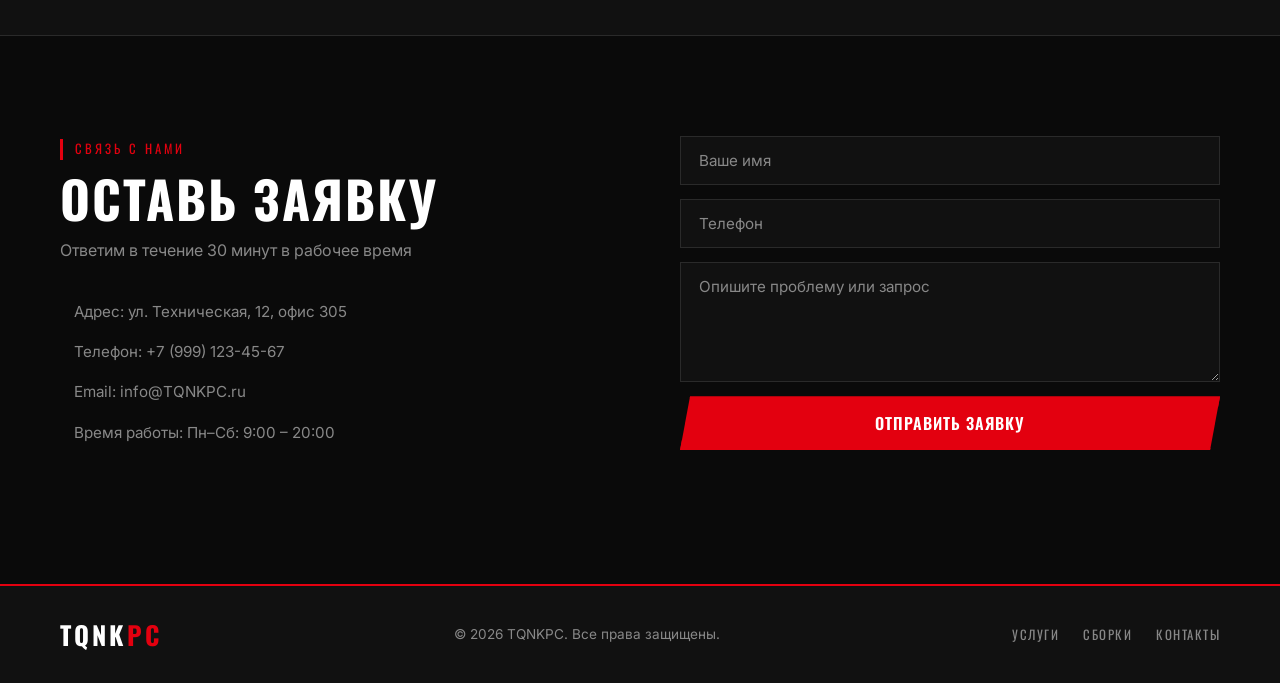
==== commit 0521e5f2: "Update index.html" ====
--- a/index.html
+++ b/index.html
@@ -149,7 +149,7 @@
   <footer class="footer">
     <div class="container footer__inner">
       <a href="#" class="logo">TQNK<span>PC</span></a>
-      <p>© 2025 TQNKPC. Все права защищены.</p>
+      <p>© 2026 TQNKPC. Все права защищены.</p>
       <nav class="footer__nav">
         <a href="#services">Услуги</a>
         <a href="#catalog">Сборки</a>
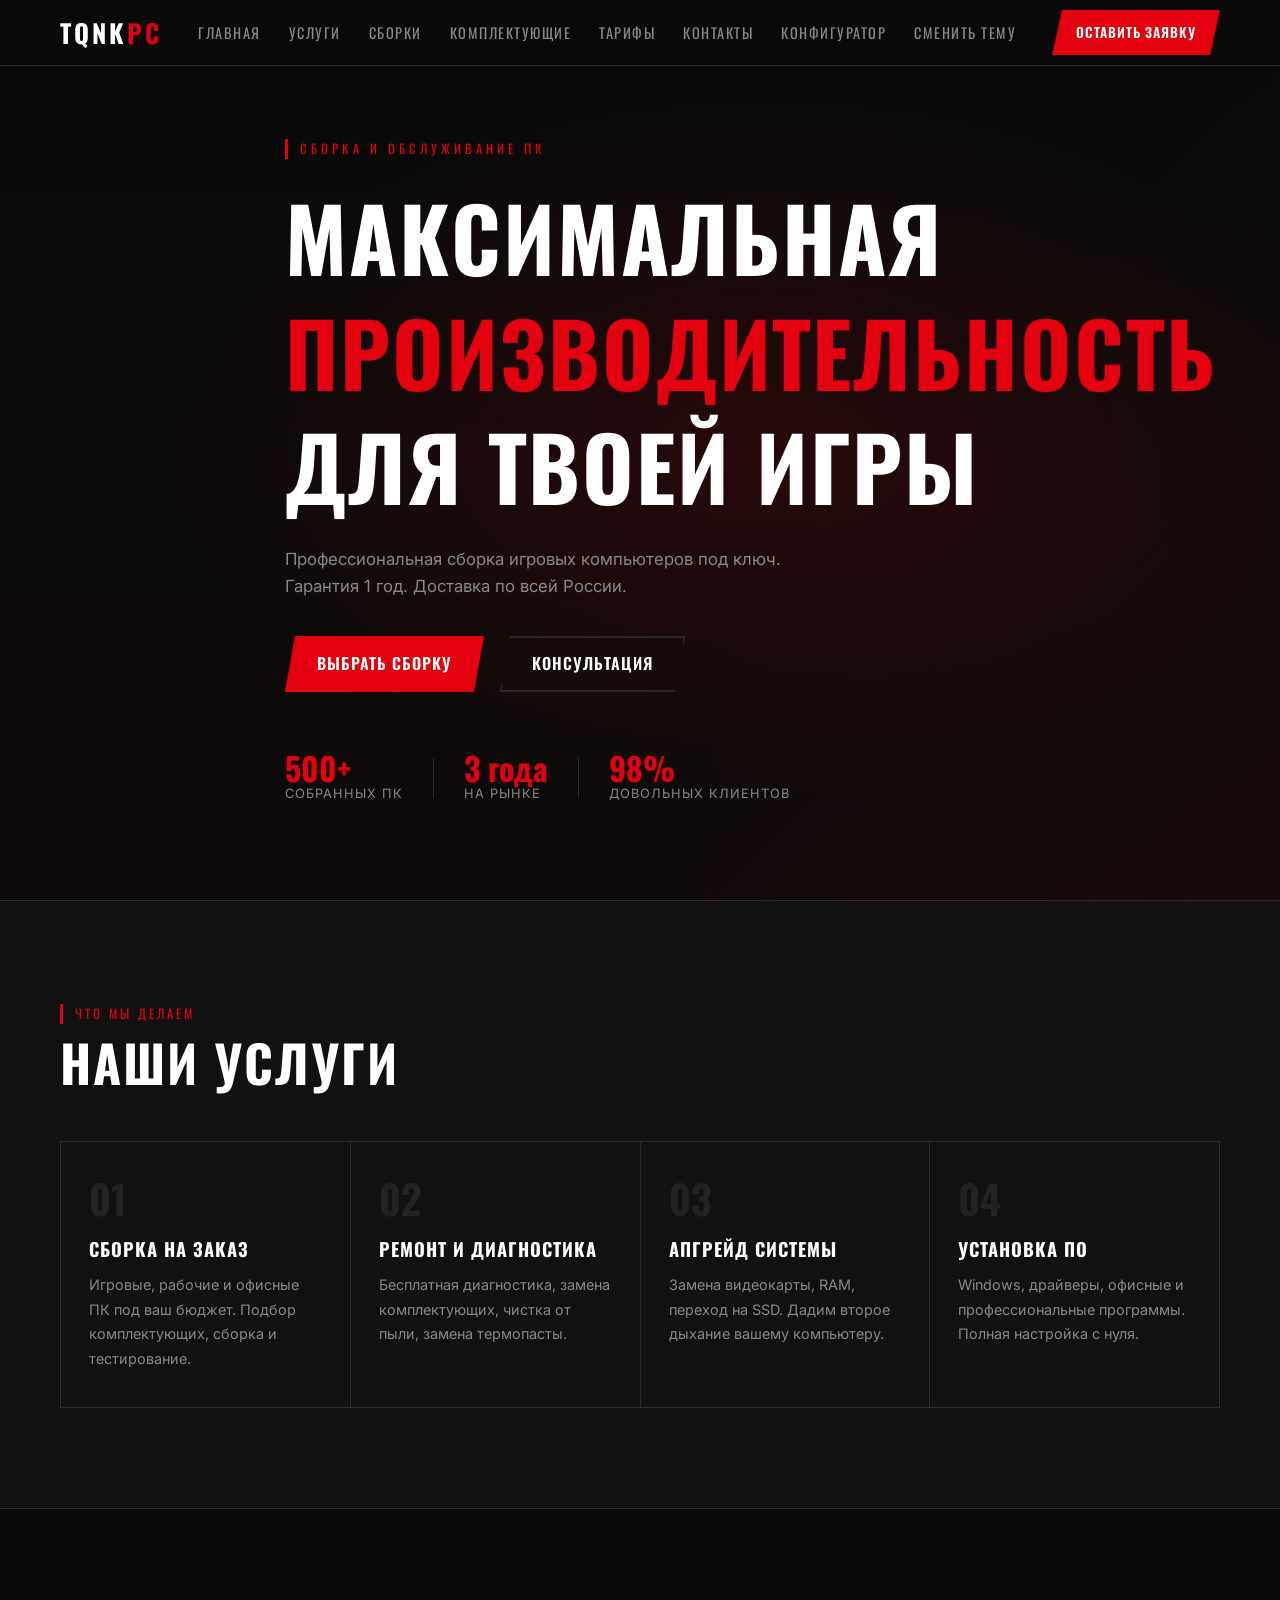
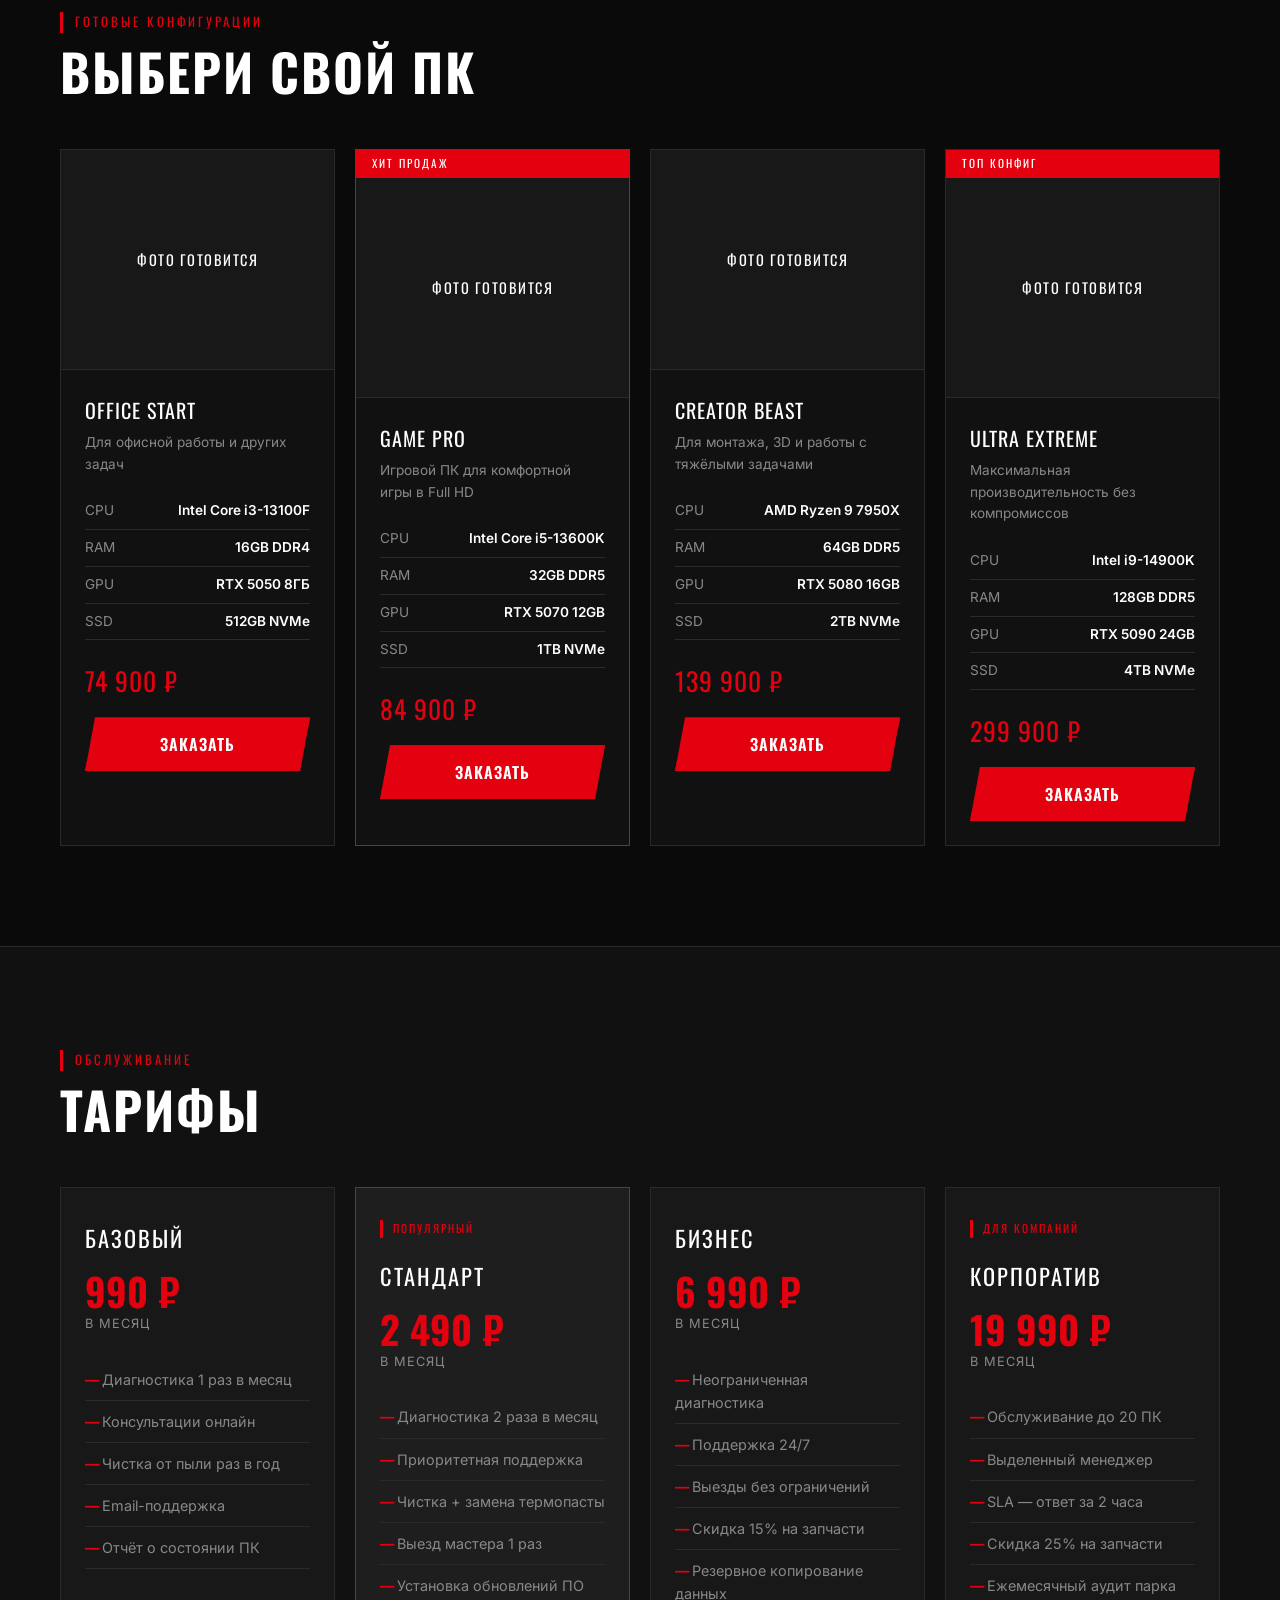
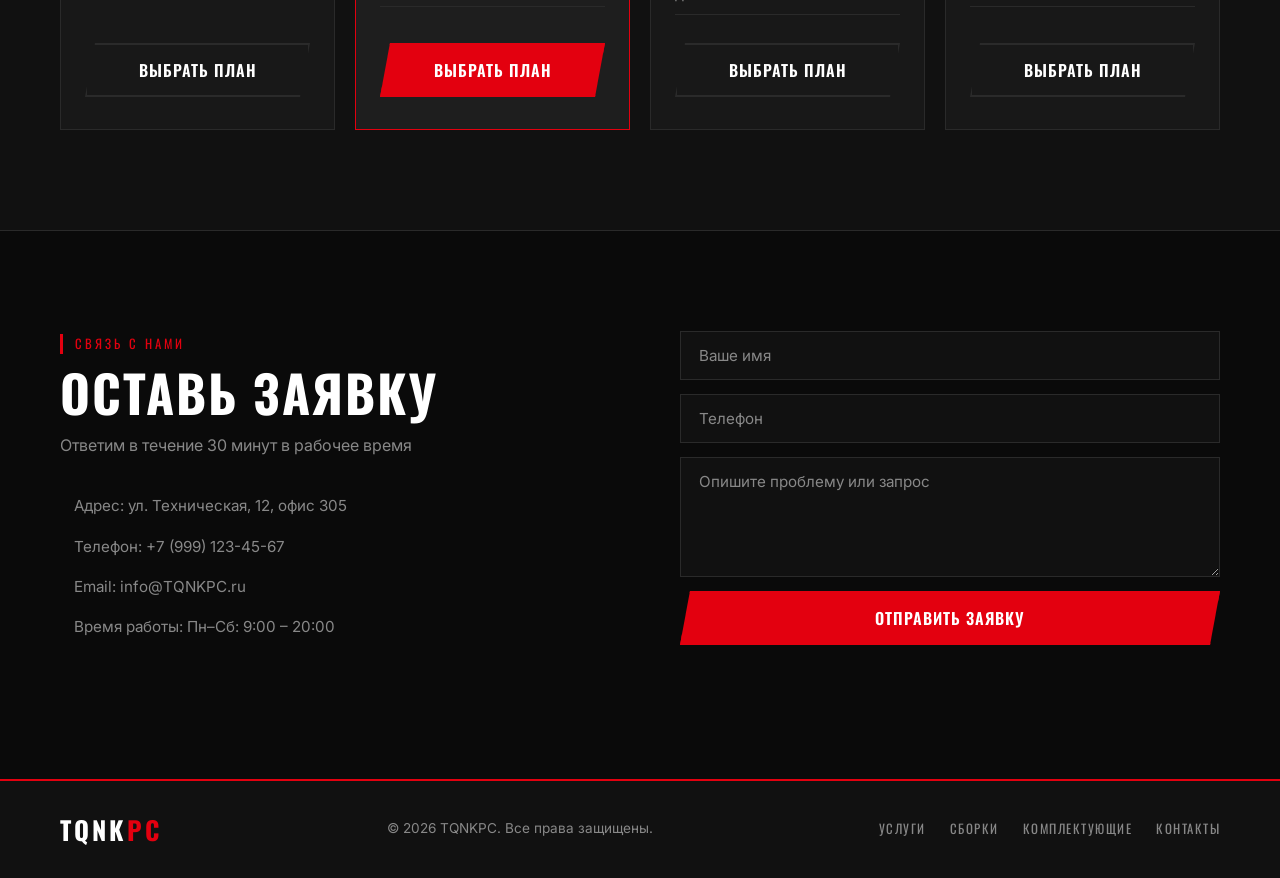
==== commit 1c6507a5: "Add files via upload" ====
--- a/index.html
+++ b/index.html
@@ -1,163 +1,171 @@
-<!DOCTYPE html>
-<html lang="ru">
-<head>
-  <meta charset="UTF-8" />
-  <meta name="viewport" content="width=device-width, initial-scale=1.0" />
-  <title>TQNKPC — Игровые ПК</title>
-  <link rel="preconnect" href="https://fonts.googleapis.com" />
-  <link href="https://fonts.googleapis.com/css2?family=Oswald:wght@400;600;700&family=Inter:wght@400;500;600&display=swap" rel="stylesheet" />
-  <link rel="stylesheet" href="style.css" />
-</head>
-<body>
-  
-  <!-- FAVICON -->
-  <link rel="icon" href="data:image/svg+xml,<svg xmlns='http://www.w3.org/2000/svg' viewBox='0 0 100 100'><text y='.9em' font-size='90'>🎮</text></svg>">
-
-  <!-- ШАПКА -->
-  <header class="header" id="header">
-    <div class="container header__inner">
-      <a href="#" class="logo">TQNK<span>PC</span></a>
-      <nav class="nav" id="nav">
-        <a href="#home" class="nav__link">Главная</a>
-        <a href="#services" class="nav__link">Услуги</a>
-        <a href="#catalog" class="nav__link">Сборки</a>
-        <a href="#pricing" class="nav__link">Тарифы</a>
-        <a href="#contact" class="nav__link">Контакты</a>
-      </nav>
-      <a href="#contact" class="btn btn--primary header__cta">Оставить заявку</a>
-      <button class="burger" id="burger" aria-label="Меню">
-        <span></span><span></span><span></span>
-      </button>
-    </div>
-  </header>
-
-  <!-- ГЛАВНЫЙ ЭКРАН -->
-  <section class="hero" id="home">
-    <div class="hero__bg"></div>
-    <div class="container hero__inner">
-      <div class="hero__tag">Сборка и обслуживание ПК</div>
-      <h1 class="hero__title">МАКСИМАЛЬНАЯ<br/><span>ПРОИЗВОДИТЕЛЬНОСТЬ</span><br/>ДЛЯ ТВОЕЙ ИГРЫ</h1>
-      <p class="hero__desc">Профессиональная сборка игровых компьютеров под ключ.<br/>Гарантия 1 год. Доставка по всей России.</p>
-      <div class="hero__btns">
-        <a href="#catalog" class="btn btn--primary">Выбрать сборку</a>
-        <a href="#contact" class="btn btn--ghost">Консультация</a>
-      </div>
-      <div class="hero__stats">
-        <div class="hero__stat">
-          <span class="hero__stat-num">500+</span>
-          <span class="hero__stat-label">собранных ПК</span>
-        </div>
-        <div class="hero__stat-div"></div>
-        <div class="hero__stat">
-          <span class="hero__stat-num">3 года</span>
-          <span class="hero__stat-label">на рынке</span>
-        </div>
-        <div class="hero__stat-div"></div>
-        <div class="hero__stat">
-          <span class="hero__stat-num">98%</span>
-          <span class="hero__stat-label">довольных клиентов</span>
-        </div>
-      </div>
-    </div>
-  </section>
-
-  <!-- ИНФО-БЛОКИ ОБ УСЛУГАХ -->
-  <section class="services" id="services">
-    <div class="container">
-      <div class="section__head">
-        <div class="section__tag">Что мы делаем</div>
-        <h2 class="section__title">НАШИ УСЛУГИ</h2>
-      </div>
-      <div class="services__grid">
-        <div class="service-card">
-          <div class="service-card__num">01</div>
-          <h3>Сборка на заказ</h3>
-          <p>Игровые, рабочие и офисные ПК под ваш бюджет. Подбор комплектующих, сборка и тестирование.</p>
-        </div>
-        <div class="service-card">
-          <div class="service-card__num">02</div>
-          <h3>Ремонт и диагностика</h3>
-          <p>Бесплатная диагностика, замена комплектующих, чистка от пыли, замена термопасты.</p>
-        </div>
-        <div class="service-card">
-          <div class="service-card__num">03</div>
-          <h3>Апгрейд системы</h3>
-          <p>Замена видеокарты, RAM, переход на SSD. Дадим второе дыхание вашему компьютеру.</p>
-        </div>
-        <div class="service-card">
-          <div class="service-card__num">04</div>
-          <h3>Установка ПО</h3>
-          <p>Windows, драйверы, офисные и профессиональные программы. Полная настройка с нуля.</p>
-        </div>
-      </div>
-    </div>
-  </section>
-
-  <!-- КАТАЛОГ СБОРОК -->
-  <section class="catalog" id="catalog">
-    <div class="container">
-      <div class="section__head">
-        <div class="section__tag">Готовые конфигурации</div>
-        <h2 class="section__title">ВЫБЕРИ СВОЙ ПК</h2>
-      </div>
-      <div class="catalog__grid" id="catalogGrid">
-        <!-- Карточки генерируются через JS -->
-      </div>
-    </div>
-  </section>
-
-  <!-- ТАРИФЫ -->
-  <section class="pricing" id="pricing">
-    <div class="container">
-      <div class="section__head">
-        <div class="section__tag">Обслуживание</div>
-        <h2 class="section__title">ТАРИФЫ</h2>
-      </div>
-      <div class="pricing__grid" id="pricingGrid">
-        <!-- Тарифы генерируются через JS -->
-      </div>
-    </div>
-  </section>
-
-  <!-- КОНТАКТЫ -->
-  <section class="contact" id="contact">
-    <div class="container contact__inner">
-      <div class="contact__info">
-        <div class="section__tag">Связь с нами</div>
-        <h2 class="section__title">ОСТАВЬ ЗАЯВКУ</h2>
-        <p class="contact__desc">Ответим в течение 30 минут в рабочее время</p>
-        <div class="contact__details">
-          <div class="contact__item"><span class="contact__ico"></span><span>Адрес: ул. Техническая, 12, офис 305</span></div>
-          <div class="contact__item"><span class="contact__ico"></span><span>Телефон: +7 (999) 123-45-67</span></div>
-          <div class="contact__item"><span class="contact__ico"></span><span>Email: info@TQNKPC.ru</span></div>
-          <div class="contact__item"><span class="contact__ico"></span><span>Время работы: Пн–Сб: 9:00 – 20:00</span></div>
-        </div>
-      </div>
-      <div class="contact__form-wrap">
-        <div class="form" id="contactForm">
-          <input class="form__input" type="text" id="name" placeholder="Ваше имя" />
-          <input class="form__input" type="tel" id="phone" placeholder="Телефон" />
-          <textarea class="form__input form__textarea" id="message" placeholder="Опишите проблему или запрос"></textarea>
-          <button class="btn btn--primary" id="submitBtn" type="button">Отправить заявку</button>
-          <div class="form__msg" id="formMsg"></div>
-        </div>
-      </div>
-    </div>
-  </section>
-
-  <!-- ФУТЕР -->
-  <footer class="footer">
-    <div class="container footer__inner">
-      <a href="#" class="logo">TQNK<span>PC</span></a>
-      <p>© 2026 TQNKPC. Все права защищены.</p>
-      <nav class="footer__nav">
-        <a href="#services">Услуги</a>
-        <a href="#catalog">Сборки</a>
-        <a href="#contact">Контакты</a>
-      </nav>
-    </div>
-  </footer>
-
-  <script src="script.js"></script>
-</body>
-</html>
+<!DOCTYPE html>
+<html lang="ru">
+<head>
+  <meta charset="UTF-8" />
+  <meta name="viewport" content="width=device-width, initial-scale=1.0" />
+  <title>TQNKPC — Игровые ПК</title>
+  <link rel="preconnect" href="https://fonts.googleapis.com" />
+  <link href="https://fonts.googleapis.com/css2?family=Oswald:wght@400;600;700&family=Inter:wght@400;500;600&display=swap" rel="stylesheet" />
+  <link rel="stylesheet" href="style.css" />
+  <link rel="shortcut icon" href="data:image/svg+xml,%3Csvg xmlns='http://www.w3.org/2000/svg' viewBox='0 0 100 100'%3E%3Crect width='100' height='100' rx='20' fill='%23e3000f'/%3E%3Ctext x='50' y='68' font-size='50' text-anchor='middle' fill='white' font-family='Arial' font-weight='bold'%3EPC%3C/text%3E%3C/svg%3E" type="image/svg+xml">
+</head>
+<body>
+  
+  
+  <!-- ШАПКА -->
+  <header class="header" id="header">
+  <div class="container header__inner">
+    <a href="index.html" class="logo">TQNK<span>PC</span></a>
+    <nav class="nav" id="nav">
+      <a href="index.html" class="nav__link">Главная</a>
+      <a href="index.html#services" class="nav__link">Услуги</a>
+      <a href="index.html#catalog" class="nav__link">Сборки</a>
+      <a href="catalog.html" class="nav__link">Комплектующие</a>
+      <a href="index.html#pricing" class="nav__link">Тарифы</a>
+      <a href="index.html#contact" class="nav__link">Контакты</a>
+      <a href="configurator.html" class="nav__link">Конфигуратор</a>
+      <button class="theme-toggle-nav">Сменить тему</button>
+    </nav>
+
+    <a href="index.html#contact" class="btn btn--primary header__cta">Оставить заявку</a>
+
+    <button class="burger" id="burger" aria-label="Меню">
+      <span></span><span></span><span></span>
+    </button>
+  </div>
+</header>
+
+  <!-- ГЛАВНЫЙ ЭКРАН -->
+  <section class="hero" id="home">
+    <div class="hero__bg"></div>
+    <div class="container hero__inner">
+      <div class="hero__tag">Сборка и обслуживание ПК</div>
+      <h1 class="hero__title">МАКСИМАЛЬНАЯ<br/><span>ПРОИЗВОДИТЕЛЬНОСТЬ</span><br/>ДЛЯ ТВОЕЙ ИГРЫ</h1>
+      <p class="hero__desc">Профессиональная сборка игровых компьютеров под ключ.<br/>Гарантия 1 год. Доставка по всей России.</p>
+      <div class="hero__btns">
+        <a href="#catalog" class="btn btn--primary">Выбрать сборку</a>
+        <a href="#contact" class="btn btn--ghost">Консультация</a>
+      </div>
+      <div class="hero__stats">
+        <div class="hero__stat">
+          <span class="hero__stat-num">500+</span>
+          <span class="hero__stat-label">собранных ПК</span>
+        </div>
+        <div class="hero__stat-div"></div>
+        <div class="hero__stat">
+          <span class="hero__stat-num">3 года</span>
+          <span class="hero__stat-label">на рынке</span>
+        </div>
+        <div class="hero__stat-div"></div>
+        <div class="hero__stat">
+          <span class="hero__stat-num">98%</span>
+          <span class="hero__stat-label">довольных клиентов</span>
+        </div>
+      </div>
+    </div>
+  </section>
+
+  <!-- ИНФО-БЛОКИ ОБ УСЛУГАХ -->
+  <section class="services" id="services">
+    <div class="container">
+      <div class="section__head">
+        <div class="section__tag">Что мы делаем</div>
+        <h2 class="section__title">НАШИ УСЛУГИ</h2>
+      </div>
+      <div class="services__grid">
+        <div class="service-card">
+          <div class="service-card__num">01</div>
+          <h3>Сборка на заказ</h3>
+          <p>Игровые, рабочие и офисные ПК под ваш бюджет. Подбор комплектующих, сборка и тестирование.</p>
+        </div>
+        <div class="service-card">
+          <div class="service-card__num">02</div>
+          <h3>Ремонт и диагностика</h3>
+          <p>Бесплатная диагностика, замена комплектующих, чистка от пыли, замена термопасты.</p>
+        </div>
+        <div class="service-card">
+          <div class="service-card__num">03</div>
+          <h3>Апгрейд системы</h3>
+          <p>Замена видеокарты, RAM, переход на SSD. Дадим второе дыхание вашему компьютеру.</p>
+        </div>
+        <div class="service-card">
+          <div class="service-card__num">04</div>
+          <h3>Установка ПО</h3>
+          <p>Windows, драйверы, офисные и профессиональные программы. Полная настройка с нуля.</p>
+        </div>
+      </div>
+    </div>
+  </section>
+
+  <!-- КАТАЛОГ СБОРОК -->
+  <section class="catalog" id="catalog">
+    <div class="container">
+      <div class="section__head">
+        <div class="section__tag">Готовые конфигурации</div>
+        <h2 class="section__title">ВЫБЕРИ СВОЙ ПК</h2>
+      </div>
+      <div class="catalog__grid" id="catalogGrid">
+        <!-- Карточки генерируются через JS -->
+      </div>
+    </div>
+  </section>
+
+  <!-- ТАРИФЫ -->
+  <section class="pricing" id="pricing">
+    <div class="container">
+      <div class="section__head">
+        <div class="section__tag">Обслуживание</div>
+        <h2 class="section__title">ТАРИФЫ</h2>
+      </div>
+      <div class="pricing__grid" id="pricingGrid">
+        <!-- Тарифы генерируются через JS -->
+      </div>
+    </div>
+  </section>
+
+  <!-- КОНТАКТЫ -->
+  <section class="contact" id="contact">
+    <div class="container contact__inner">
+      <div class="contact__info">
+        <div class="section__tag">Связь с нами</div>
+        <h2 class="section__title">ОСТАВЬ ЗАЯВКУ</h2>
+        <p class="contact__desc">Ответим в течение 30 минут в рабочее время</p>
+        <div class="contact__details">
+          <div class="contact__item"><span class="contact__ico"></span><span>Адрес: ул. Техническая, 12, офис 305</span></div>
+          <div class="contact__item"><span class="contact__ico"></span><span>Телефон: +7 (999) 123-45-67</span></div>
+          <div class="contact__item"><span class="contact__ico"></span><span>Email: info@TQNKPC.ru</span></div>
+          <div class="contact__item"><span class="contact__ico"></span><span>Время работы: Пн–Сб: 9:00 – 20:00</span></div>
+        </div>
+      </div>
+      <div class="contact__form-wrap">
+        <div class="form" id="contactForm">
+          <input class="form__input" type="text" id="name" placeholder="Ваше имя" />
+          <input class="form__input" type="tel" id="phone" placeholder="Телефон" />
+          <textarea class="form__input form__textarea" id="message" placeholder="Опишите проблему или запрос"></textarea>
+          <button class="btn btn--primary" id="submitBtn" type="button">Отправить заявку</button>
+          <div class="form__msg" id="formMsg"></div>
+        </div>
+      </div>
+    </div>
+  </section>
+
+  <!-- ФУТЕР -->
+  <footer class="footer">
+    <div class="container footer__inner">
+      <a href="#" class="logo">TQNK<span>PC</span></a>
+      <p>© 2026 TQNKPC. Все права защищены.</p>
+      <nav class="footer__nav">
+        <a href="#services">Услуги</a>
+        <a href="#catalog">Сборки</a>
+        <a href="catalog.html">Комплектующие</a>
+        <a href="#contact">Контакты</a>
+      </nav>
+    </div>
+  </footer>
+
+
+  <!-- КНОПКА НАВЕРХ -->
+  <button class="scroll-top" id="scrollTop" aria-label="Наверх">↑</button>
+  <script src="script.js"></script>
+</body>
+</html>
--- a/style.css
+++ b/style.css
@@ -195,7 +195,7 @@
   font-family: var(--font-head);
   font-size: clamp(2.8rem, 7vw, 5.5rem);
   font-weight: 700;
-  line-height: 1;
+  line-height: 1.3;
   letter-spacing: 2px;
   text-transform: uppercase;
   margin-bottom: 24px;
@@ -356,6 +356,42 @@
   color: var(--accent);
   letter-spacing: 1px;
   margin-bottom: 16px;
+}
+
+.build-card__img-container {
+  width: 100%;
+  height: 220px;       /* Фиксированная высота для всех карточек */
+  display: flex;       /* Включаем Flexbox */
+  align-items: center; /* Центрируем по вертикали */
+  justify-content: center; /* Центрируем по горизонтали */
+  background: var(--bg3); /* Темный фон */
+  overflow: hidden;
+  border-bottom: 1px solid var(--border);
+}
+
+/* Сама картинка внутри контейнера */
+.build-card__image {
+  max-width: 100%;
+  max-height: 100%;
+  object-fit: contain; /* Картинка не растягивается и не обрезается */
+  padding: 10px;
+}
+
+/* Стили заглушки */
+.build-card__placeholder {
+  width: 100%;
+  height: 100%;
+  display: flex;
+  align-items: center;
+  justify-content: center;
+  
+  font-family: var(--font-head);
+  font-size: 0.9rem;
+  color: #ffffff;
+  text-transform: uppercase;
+  letter-spacing: 1.5px;
+  text-align: center;
+  padding: 20px;
 }
 
 /* ===== ТАРИФЫ ===== */
@@ -522,8 +558,9 @@
 .footer__nav a:hover { color: var(--accent); }
 
 /* ===== АДАПТИВНОСТЬ ===== */
-@media (max-width: 900px) {
-  .contact__inner { grid-template-columns: 1fr; gap: 40px; }
+@media (max-width: 700px) {
+  .cat-controls { flex-direction: column; align-items: stretch; }
+  .cat-search { max-width: 100%; }
 }
 
 @media (max-width: 700px) {
@@ -549,4 +586,81 @@
   height: 300px;
   object-fit: cover;
   border-radius: 12px 12px 0 0;
-}+}
+/* ===== СВЕТЛАЯ ТЕМА ===== */
+body.light {
+  --bg:         #f2f2f2;
+  --bg2:        #ffffff;
+  --bg3:        #e8e8e8;
+  --bg4:        #dddddd;
+  --text:       #111111;
+  --text-muted: #666666;
+  --border:     #cccccc;
+}
+
+body.light .header        { background: rgba(242,242,242,0.97); }
+body.light .burger span   { background: #111; }
+body.light .service-card__num { color: #ccc; }
+body.light .service-card:hover .service-card__num { color: var(--accent); }
+body.light .services__grid { background: var(--border); }
+body.light .hero__bg {
+  background:
+    radial-gradient(ellipse at 60% 50%, rgba(227,0,15,0.07) 0%, transparent 55%),
+    linear-gradient(180deg, #f2f2f2 0%, #efefef 100%);
+}
+body.light .hero__bg::after {
+  background: linear-gradient(135deg, transparent 40%, rgba(227,0,15,0.03) 100%);
+}
+body.light .logo {
+  color: #111111; /* или var(--text) */
+}
+
+body.light .logo span {
+  color: var(--accent); /* оставляем акцентный цвет для "PC" */
+}
+
+/* ===== ПЕРЕКЛЮЧАТЕЛЬ ТЕМЫ ===== */
+.theme-toggle-nav {
+  background: none;
+  border: none;
+  color: var(--text-muted);
+  font-family: var(--font-head);
+  font-size: 0.9rem;
+  font-weight: inherit;
+  letter-spacing: 1.5px;
+  cursor: pointer;
+  padding: 0;
+  text-transform: uppercase;
+  transition: color 0.2s;
+}
+
+.theme-toggle-nav:hover {
+  color: var(--accent);
+}
+
+/* ===== КНОПКА НАВЕРХ ===== */
+.scroll-top {
+  position: fixed;
+  bottom: 28px;
+  right: 28px;
+  z-index: 200;
+  width: 46px;
+  height: 46px;
+  background: var(--accent);
+  color: #fff;
+  font-size: 1.2rem;
+  border: none;
+  cursor: pointer;
+  display: flex;
+  align-items: center;
+  justify-content: center;
+  opacity: 0;
+  pointer-events: none;
+  transition: opacity 0.3s, transform 0.2s;
+  clip-path: polygon(8px 0%, 100% 0%, calc(100% - 8px) 100%, 0% 100%);
+}
+.scroll-top.visible {
+  opacity: 1;
+  pointer-events: auto;
+}
+.scroll-top:hover { transform: translateY(-3px); }
